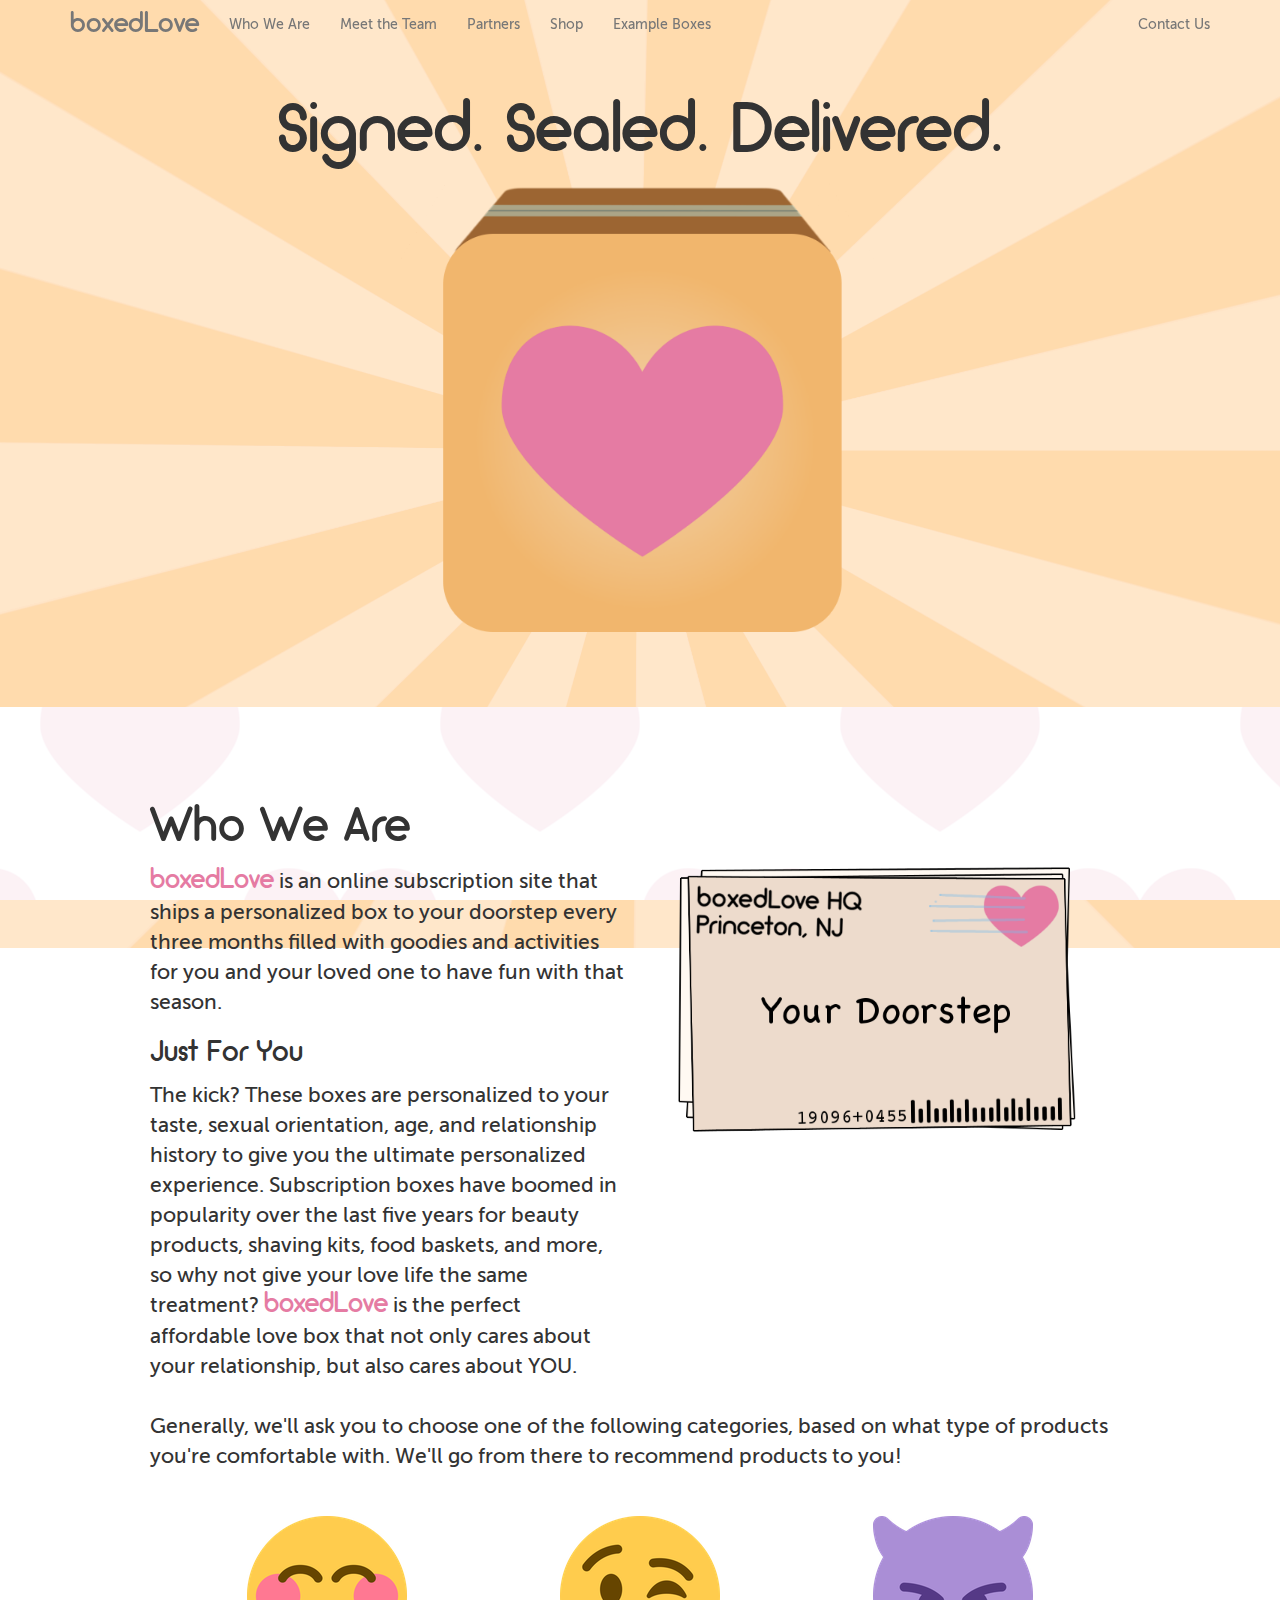
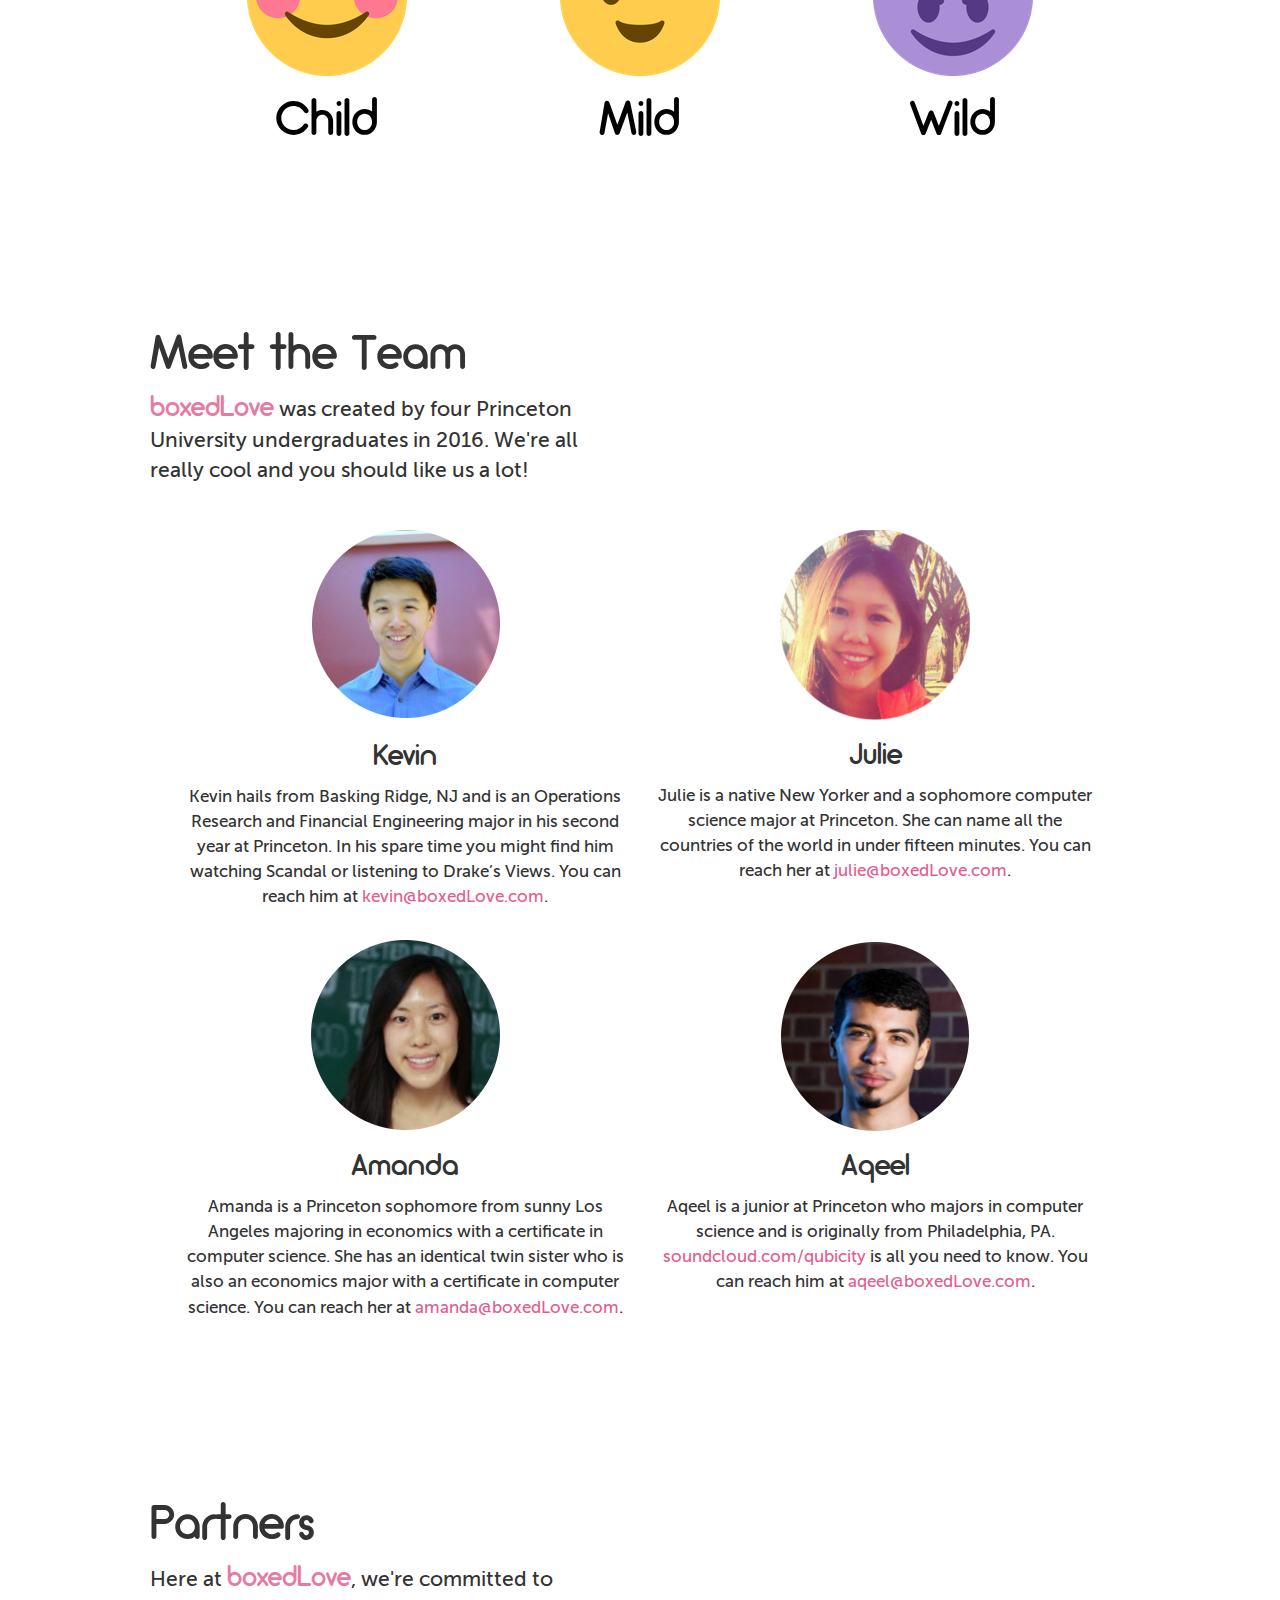
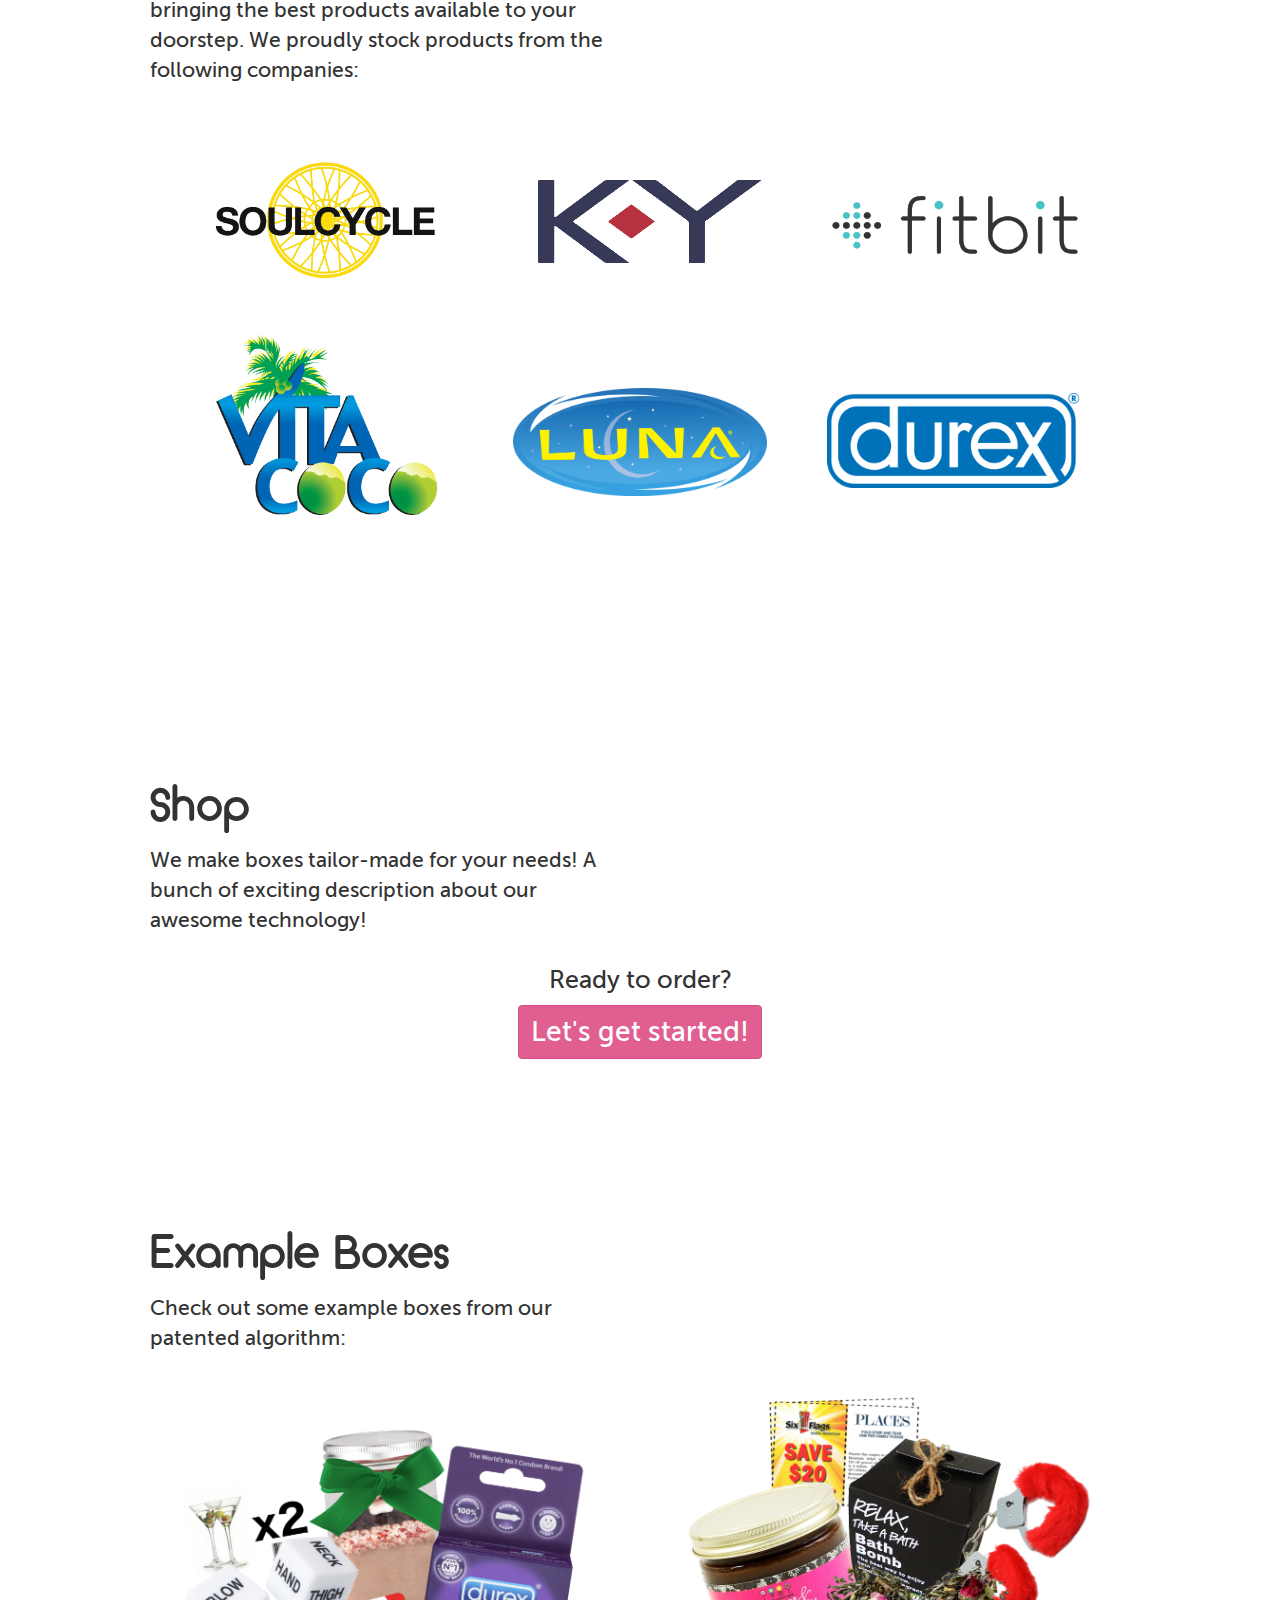
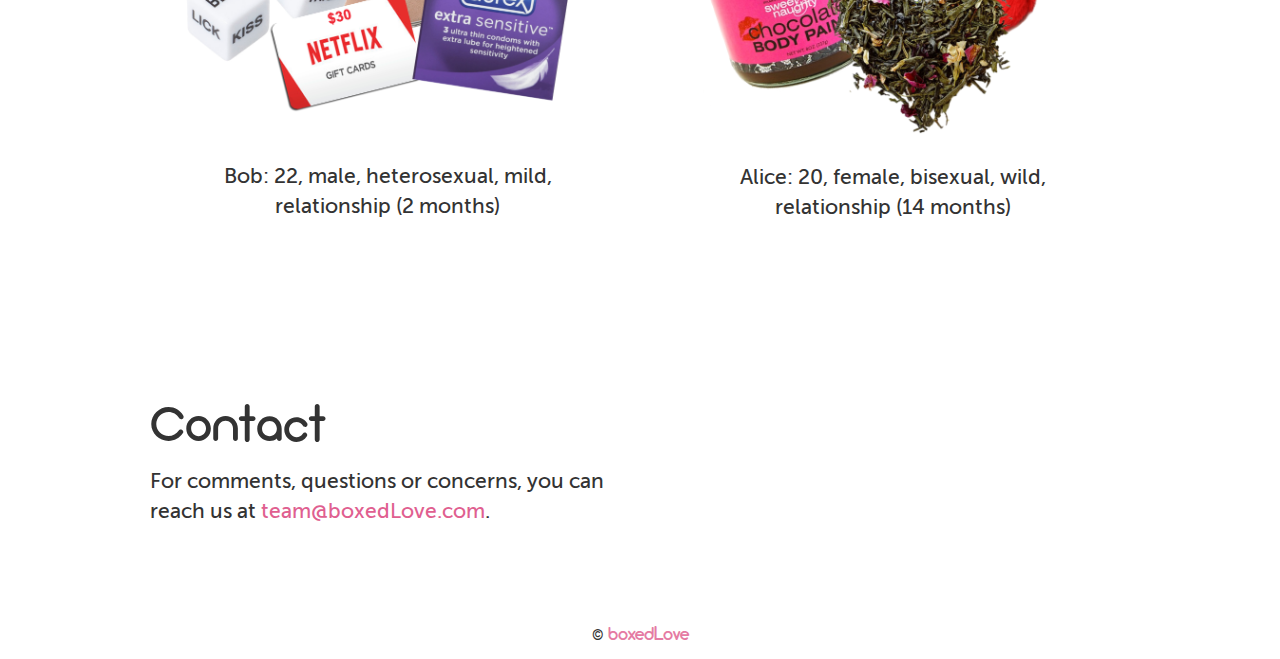
==== index.html @ 5a71e5ad "cleaning up" ====
<!DOCTYPE html>
<html lang="en">
	<meta charset="utf-8">
    <meta http-equiv="X-UA-Compatible" content="IE=edge">
    <meta name="viewport" content="width=device-width, initial-scale=1">
    <title>boxedLove</title>

	<!-- Bootstrap Styling and JS: -->
	<link rel="stylesheet" href="./css/boxedLove-bootstrap.css"/>
	<script src="https://ajax.googleapis.com/ajax/libs/jquery/1.11.1/jquery.min.js"></script> 
    <script src="https://bootswatch.com/bower_components/bootstrap/dist/js/bootstrap.min.js"></script> 

    <!-- Custom style: -->
    <link rel="stylesheet" href="./css/boxedLove-css.css">

    <!-- HTML5 shim and Respond.js for IE8 support of HTML5 elements and media queries -->
    <!-- WARNING: Respond.js doesn't work if you view the page via file:// -->
    <!--[if lt IE 9]>
      <script src="https://oss.maxcdn.com/html5shiv/3.7.2/html5shiv.min.js"></script>
      <script src="https://oss.maxcdn.com/respond/1.4.2/respond.min.js"></script>
    <![endif]-->

    <!-- Favicon: -->
    <link rel="icon" 
      type="image/png" 
      href="./img/favicon.png">

    <script type="text/javascript">
      var opacityRate = 100;

      $(document).ready(function() {
        if ($(this).scrollTop() < opacityRate) {
          $(".navbar").css({"background-color": "rgba(251,251,251,"+$(this).scrollTop() / opacityRate+")", 
            "border-color": "rgba(231,231,231,"+$(this).scrollTop() / opacityRate+")"});
        }
      });

      $(function() {
        $('a[href*="#"]:not([href="#"])').click(function() {
          if (location.pathname.replace(/^\//,'') == this.pathname.replace(/^\//,'') && location.hostname == this.hostname) {
            var target = $(this.hash);
            target = target.length ? target : $('[name=' + this.hash.slice(1) +']');
            if (target.length) {
              $('html, body').animate({
                scrollTop: target.offset().top
              }, 350);
              return false;
            }
          }
        });
      });

      $(document).scroll(function() {
        if ($(this).scrollTop() < opacityRate) {
          $(".navbar").css({"background-color": "rgba(251,251,251,"+$(this).scrollTop() / opacityRate+")", 
            "border-color": "rgba(231,231,231,"+$(this).scrollTop() / opacityRate+")"});
        } else {
          $(".navbar").css({"background-color": "rgba(251,251,251,1)",
            "border-color": "rgba(231,231,231,1)"});
        }
      });
    </script>
</head>

<body id="splash">
	<!-- Navbar
      ================================================ -->
	<div class="navbar navbar-default navbar-fixed-top">
      <div class="container">
        <div class="navbar-header">
          <a href="#splash" class="navbar-brand">boxed<span style="font-size: 1.08em;">L</span>ove</a>
          <button class="navbar-toggle" type="button" data-toggle="collapse" data-target="#navbar-main">
            <span class="icon-bar"></span>
            <span class="icon-bar"></span>
            <span class="icon-bar"></span>
          </button>
        </div>
        <div class="navbar-collapse collapse" id="navbar-main">
          <ul class="nav navbar-nav">
            <li>
              <a href="#whoweare">Who We Are</a>
            </li>

            <li>
              <a href="#meettheteam">Meet the Team</a>
            </li>

            <li>
              <a href="#partners">Partners</a>
            </li>

            <li>
              <a href="#shop">Shop</a>
            </li>

            <li>
              <a href="#examples">Example Boxes</a>
            </li>
          </ul>

          <ul class="nav navbar-nav navbar-right">
            <li><a href="#contact">Contact Us</a></li>
          </ul>

        </div>
      </div>
    </div>

    <a name="splash"></a> 
    <div class="container-fluid col-centered block">
	    <div class="container fill" style="text-align: center;">
	    	<h1 style="font-size: 5em;">Signed. Sealed. Delivered.</h1>
	      <img src="img/boxedLove_logo.png" style="height: 450px;"/>
    </div> 

    <a name="whoweare"></a> 
    <div class="container-fluid col-centered block whiteBG">
      <div class="container fill">

        <div class="row">
          <div class="col-lg-6 col-md-6 col-sm-8">
            <h1>Who We Are</h1>
            <p><span class="name">boxed<span style="font-size: 1.08em;">L</span>ove</span> is an online subscription site that ships a personalized box to your doorstep every three months filled with goodies and activities for you and your loved one to have fun with that season.</p> 
            <h2>Just For You</h2>
            <p>The kick? These boxes are personalized to your taste, sexual orientation, age, and relationship history to give you the ultimate personalized experience. Subscription boxes have boomed in popularity over the last five years for beauty products, shaving kits, food baskets, and more, so why not give your love life the same treatment? <span class="name">boxed<span style="font-size: 1.08em;">L</span>ove</span> is the perfect affordable love box that not only cares about your relationship, but also cares about YOU.</p>
          </div>
          <div class="col-lg-6 col-md-6 col-sm-8">
            <center><img style="height: 300px; margin-top: 75px;" src="./img/envelope.png"/></center>
          </div>
        </div>

        <div class="row" style="margin-top: 20px;">
          <div class="col-lg-12 col-md-12 col-sm-12">
            <p>Generally, we'll ask you to choose one of the following categories, based on what type of products you're comfortable with. We'll go from there to recommend products to you!</p>
          </div>
        </div>

        <div style="padding-top: 35px; margin-left: 20px; margin-right: 20px;" class="row">
          <a href="javascript:void(0);" id="child"><div class="col-lg-4 col-md-4 col-sm-4">
            <div class="" style="text-align: center;">
              <img id="childImg" src="./img/child.png"/><br/>
              <h1 style="color: black;">Child</h1>
            </div>
          </div></a>

          <a href="javascript:void(0);" id="mild"><div class="col-lg-4 col-md-4 col-sm-4">
            <div class="" style="text-align: center;">
              <img id="mildImg" src="./img/mild.png"/><br/>
              <h1 style="color: black;">Mild</h1>
            </div>
          </div></a>

          <a href="javascript:void(0);" id="wild"><div class="col-lg-4 col-md-4 col-sm-4">
            <div class="" style="text-align: center;">
              <img id="wildImg" src="./img/wild.png"/><br/>
              <h1 style="color: black;">Wild</h1>
            </div>
          </div></a>
        </div>

        <div id="childDesc" class="row" style="display: none;">
          <div class="col-lg-2 col-md-2 col-sm-0"></div>
          <div class="col-lg-8 col-md-8 col-sm-12">
            <center>
              <h2>Child</h2>
              <p>By the books and proper. For a date night, you would prefer a dinner for two or tickets to a show over something more adventurous.</p>
            </center>
          </div>
          <div class="col-lg-2 col-md-2 col-sm-0"></div>
        </div>

        <div id="mildDesc" class="row" style="display: none;">
          <div class="col-lg-2 col-md-2 col-sm-0"></div>
          <div class="col-lg-8 col-md-8 col-sm-12">
            <center>
              <h2>Mild</h2>
              <p>Daring but not excessively so. You would be open, for example, to romantic baths with exotic scents for date night, but nothing crazier.</p>
            </center>
          </div>
          <div class="col-lg-2 col-md-2 col-sm-0"></div>
        </div>

        <div id="wildDesc" class="row" style="display: none;">
          <div class="col-lg-2 col-md-2 col-sm-0"></div>
          <div class="col-lg-8 col-md-8 col-sm-12">
            <center>
              <h2>Wild</h2>
              <p>Excited and eager to spice things up. You would be open to experimenting with yourself and your partner in a variety of ways.</p>
            </center>
          </div>
          <div class="col-lg-2 col-md-2 col-sm-0"></div>
        </div>

        <script>
          $("#child").hover(function() { 
            $("#childImg").attr("src", "./img/childAlt.png"); 
          }, function() { 
            $("#childImg").attr("src", "./img/child.png"); 
          });

          $("#mild").hover(function() { 
            $("#mildImg").attr("src", "./img/mildAlt.png"); 
          }, function() { 
            $("#mildImg").attr("src", "./img/mild.png"); 
          });

          $("#wild").hover(function() { 
            $("#wildImg").attr("src", "./img/wildAlt.png"); 
          }, function() { 
            $("#wildImg").attr("src", "./img/wild.png");  
          });

          $("#child").click(function() { 
            $("#childDesc").slideDown();
            $("#mildDesc").slideUp();
            $("#wildDesc").slideUp();
          });

          $("#mild").click(function() { 
            $("#mildDesc").slideDown();
            $("#childDesc").slideUp();
            $("#wildDesc").slideUp();
          });

          $("#wild").click(function() { 
            $("#wildDesc").slideDown();
            $("#childDesc").slideUp();
            $("#mildDesc").slideUp();
          });
        </script>
      </div>
    </div>

    <a name="meettheteam"></a> 
    <div class="container-fluid col-centered block tanBG">
      <div class="container fill">
        <div class="row">
          <div class="col-lg-6 col-md-6 col-sm-8">
            <h1>Meet the Team</h1>
            <!-- TODO -->
            <p><span class="name">boxed<span style="font-size: 1.08em;">L</span>ove</span> was created by four Princeton University undergraduates in 2016. We're all really cool and you should like us a lot!</p>
          </div>
        </div>

        <div style="padding-top: 35px; margin-left: 20px; margin-right: 20px; margin-bottom: 20px;" class="row">
          <div class="col-lg-6 col-md-6 col-sm-6">
            <div style="text-align: center;">
              <img src="./img/us/kevin.png" style="max-width:100%;"/><br/>
              <h2>Kevin</h2>
              <p class="desc">Kevin hails from Basking Ridge, NJ and is an Operations Research and Financial Engineering major in his second year at Princeton. In his spare time you might find him watching Scandal or listening to Drake’s Views. You can reach him at <a href="#">kevin@boxedLove.com</a>.</p>
            </div>
          </div>
          <div class="col-lg-6 col-md-6 col-sm-6">
            <div style="text-align: center;">
              <img src="./img/us/julie.png" style="max-width:100%;"/><br/>
              <h2>Julie</h2>
              <p class="desc">Julie is a native New Yorker and a sophomore computer science major at Princeton. She can name all the countries of the world in under fifteen minutes. You can reach her at <a href="#">julie@boxedLove.com</a>.</p>
            </div>
          </div>
        </div>
        <div style="margin-left: 20px; margin-right: 20px;" class="row">
          <div class="col-lg-6 col-md-6 col-sm-6">
            <div style="text-align: center;">
              <img src="./img/us/amanda.png"  style="max-width:100%;"/><br/>
              <h2>Amanda</h2>
              <p class="desc">Amanda is a Princeton sophomore from sunny Los Angeles majoring in economics with a certificate in computer science. She has an identical twin sister who is also an economics major with a certificate in computer science. You can reach her at <a href="#">amanda@boxedLove.com</a>.</p>
            </div>
          </div>
          <div class="col-lg-6 col-md-6 col-sm-6">
            <div style="text-align: center;">
              <img src="./img/us/aqeel.png"  style="max-width:100%;"/><br/>
              <h2>Aqeel</h2>
              <p class="desc">Aqeel is a junior at Princeton who majors in computer science and is originally from Philadelphia, PA. <a href="#">soundcloud.com/qubicity</a> is all you need to know. You can reach him at <a href="#">aqeel@boxedLove.com</a>. </p>
            </div>
          </div>
        </div>

      </div>
    </div>

    <a name="partners"></a> 
    <div class="container-fluid col-centered block whiteBG">
      <div class="container fill">
        <div class="row">
          <div class="col-lg-6 col-md-6 col-sm-8">
            <h1>Partners</h1>
            <p>Here at <span class="name">boxed<span style="font-size: 1.08em;">L</span>ove</span>, we're committed to bringing the best products available to your doorstep. We proudly stock products from the following companies:</p> 
          </div>
        </div>

        <div style="padding-top: 35px; padding-bottom: 35px; margin-left: 20px; margin-right: 20px;" class="row">
          <div class="col-lg-4 col-md-4 col-sm-4" style="text-align: center; margin-top: 10px;"><img class="company" src="./img/companies/soulcycle.png"/></div>
          <div class="col-lg-4 col-md-4 col-sm-4" style="text-align: center; margin-top: 35px; padding-left: 40px;"><img class="company" src="./img/companies/k-y.gif"/></div>
          <div class="col-lg-4 col-md-4 col-sm-4" style="text-align: center; padding-top: 17px;"><img class="company" src="./img/companies/fitbit.png"/></div>
        </div>

        <div style="padding-top: 35px; padding-bottom: 35px; margin-left: 20px; margin-right: 20px;" class="row">
          <div class="col-lg-4 col-md-4 col-sm-4" style="text-align: center; margin-top: -80px;"><img class="company" src="./img/companies/vita.png"/></div>
          <div class="col-lg-4 col-md-4 col-sm-4" style="text-align: center;"><img class="company" src="./img/companies/luna.png"/></div>
          <div class="col-lg-4 col-md-4 col-sm-4" style="text-align: center; padding-top: 5px;"><img class="company" src="./img/companies/durex.png"/></div>
        </div>
      </div>
    </div>

    <a name="shop"></a> 
    <div class="container-fluid col-centered block tanBG">
      <div class="container fill">

        <div class="row">
          <div class="col-lg-6 col-md-6 col-sm-8">
            <h1>Shop</h1>
            <p>We make boxes tailor-made for your needs! A bunch of exciting description about our awesome technology!</p>
          </div>
        </div>

        <!-- Order button -->
        <div style="margin-top: 20px;" class="row">
          <div class="col-lg-12 col-md-12 col-sm-12">
            <center><p style="font-size: 1.8em;">Ready to order?</p></center>
          </div>
        </div>

        <div class="row">
          <div class="col-lg-4 col-md-4 col-sm-4"></div>
          <div class="col-lg-4 col-md-4 col-sm-4">
            <center><a href="order.html"><button type="button" class="btn btn-primary huge">Let's get started!</button></a></center>
          </div>
          <div class="col-lg-4 col-md-4 col-sm-4"></div>
        </div>
      </div>
    </div>

    <a name="examples"></a> 
    <div class="container-fluid col-centered block whiteBG">
      <div class="container fill">
        <div class="row">
          <div class="col-lg-6 col-md-6 col-sm-8">
            <h1>Example Boxes</h1>
            <p>Check out some example boxes from our patented algorithm:</p>
          </div>
        </div>

        <div class="row" style="margin-top: 20px;">
          <div class="col-lg-6 col-md-6 col-sm-12">
            <img width="100%" src="./img/boxes/bob.png"/>
            <p style="text-align: center; margin-top: 10px; margin-left: 20px; margin-right: 20px;">Bob: 22, male, heterosexual, mild, relationship (2 months)</p>
          </div>

          <div class="col-lg-2 col-md-2 col-sm-0"></div>

          <div class="col-lg-6 col-md-6 col-sm-12">
            <img width="100%" src="./img/boxes/alice.png"/>
            <p style="text-align: center; margin-top: 10px; margin-left: 30px; margin-right: 30px;">Alice: 20, female, bisexual, wild, relationship (14 months)</p>
          </div>
        </div>

      </div>
    </div>

    <a name="contact"></a> 
    <div class="container-fluid col-centered block tanBG">
      <div class="container fill">
        <div class="row">
          <div class="col-lg-6 col-md-6 col-sm-8">
            <h1>Contact</h1>
            <p>For comments, questions or concerns, you can reach us at <a href="#">team@boxedLove.com</a>.</p> 
          </div>
        </div>
      </div>
    </div>

    <footer>
      © <span class="name">boxed<span style="font-size: 1.08em;">L</span>ove</span>
    </footer>

</body>
</html>
---- css/boxedLove-css.css ----
@font-face {
    font-family: 'Arciform';
    src: url('../fonts/Arciform.otf');
}

@font-face {
    font-family: 'Museo Sans';
    src: url('../fonts/MuseoSans.ttf');
}

* {
    font-family: "Museo Sans";
}

.navbar {
    /*background-color: rgba(248,248,248,0);
    border-color: rgba(231,231,231,0);*/
}

.navbar-brand, .navbar-brand span {
	font-family: "Arciform";
	font-size: 2em;
	/* position: relative;
	top: 2px; */
}

footer {
    padding: 10px;
    background-color: white;
    text-align: center;
}

span.name, span.name span {
    font-family: "Arciform";
    font-size: 1.3em;
    color: #e57ba3;
}

h1 {
    font-size: 3.5em;
}

p {
    font-size: 1.5em;
    line-height: 30px;
}

p.desc {
    font-size: 1.2em;
    line-height: 1.5em;
}

.huge {
    font-size: 2em;
}

button.gigantic {
    font-size: 2.7em;
    padding: 10px;
}

form {
    padding: 25px;
    font-size: 1.3em;
}

img.company {
    width: 100%;
    padding: 15px;
}

.container-fluid {
    padding-left: 0px;
    padding-right: 0px;
}

.fill {
	min-height: 100%;
    height: 100%;
    margin-top: 75px;
    margin-bottom: 75px;
    width: 100%;
    padding-left: 150px;
    padding-right: 150px;
}

.form-label {
    font-size: 1.3em;
    margin-top: 20px;
}

label.check {
    margin-bottom: 0px;
}

#splash {
    background-color: white;
    background: url(../img/splashBG.png) no-repeat center center fixed; 
    -webkit-background-size: cover;
    -moz-background-size: cover;
    -o-background-size: cover;
    background-size: cover;
}

.whiteBG {
    background-color: white;
    background: url(../img/whiteBG.png) repeat center center fixed; 
}

.tanBG {
    background-color: white;
    background: url(../img/tanBG.png) repeat center center fixed; 
}
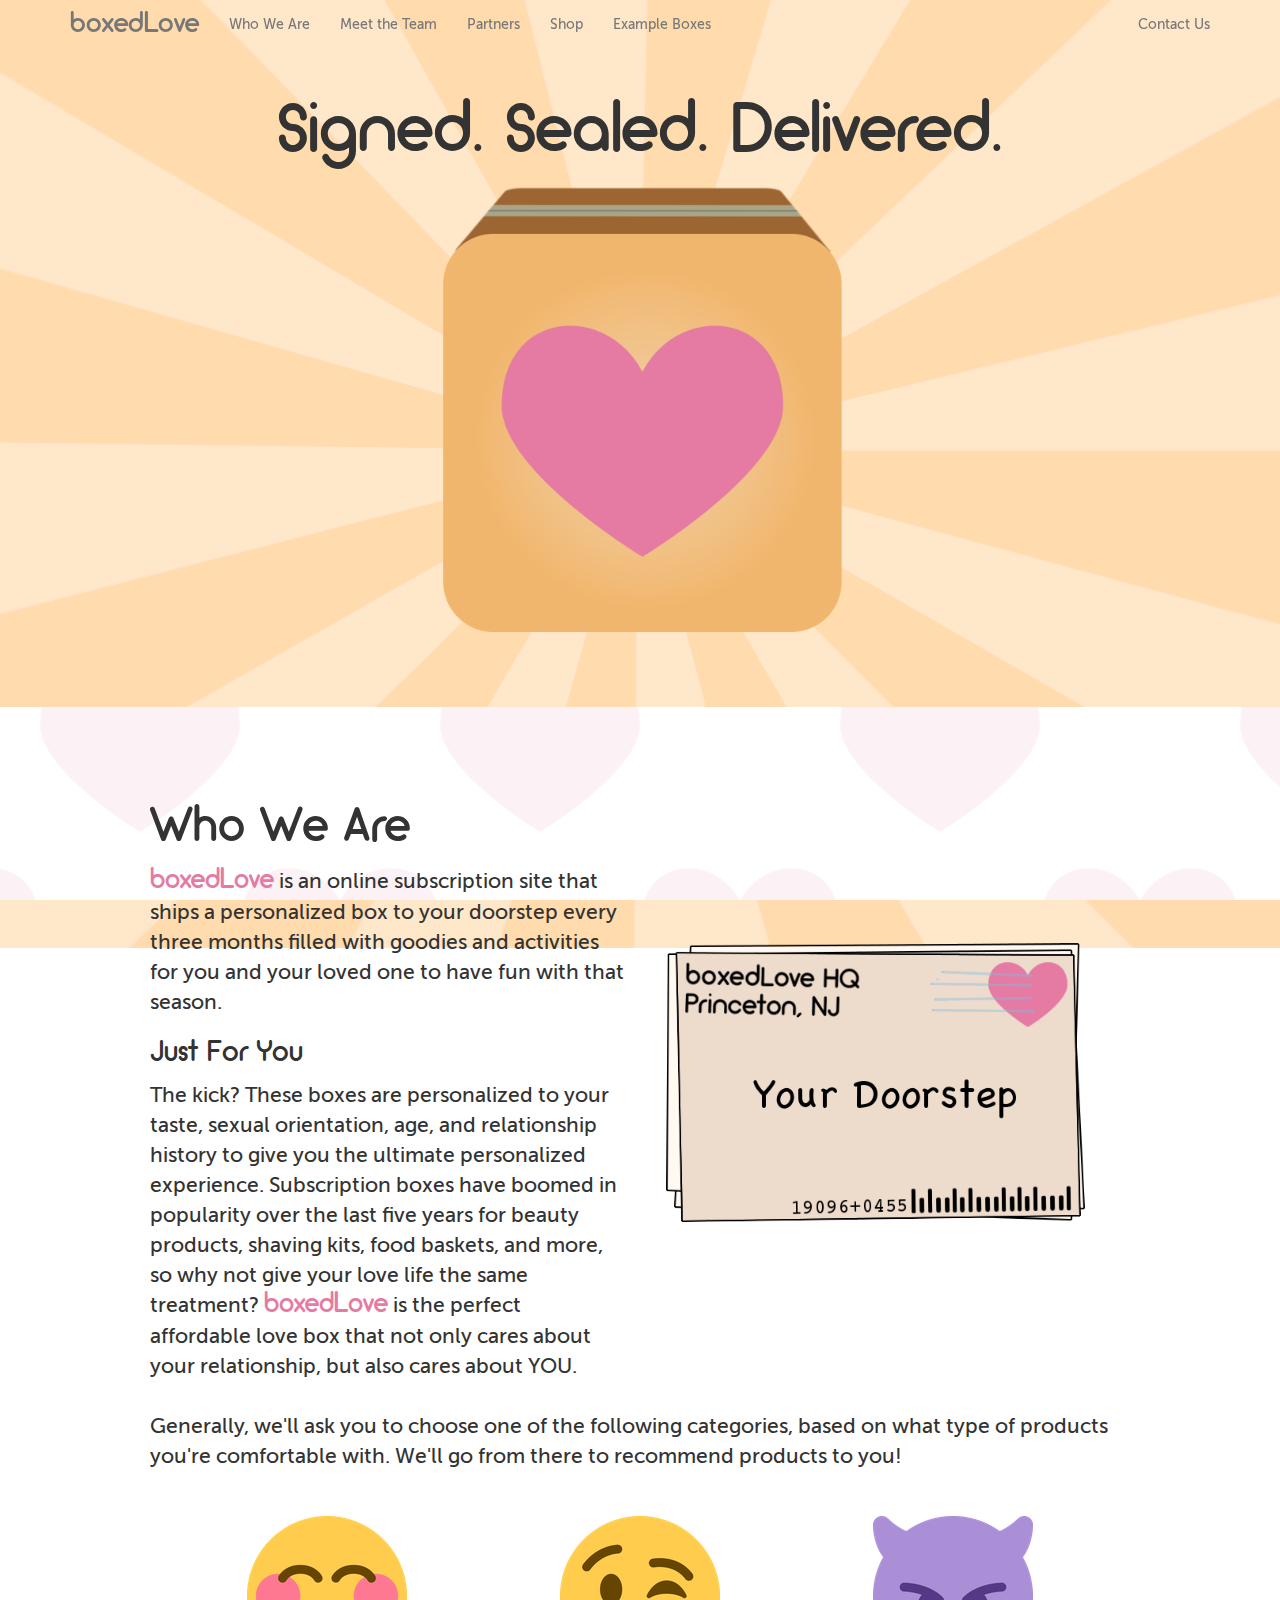
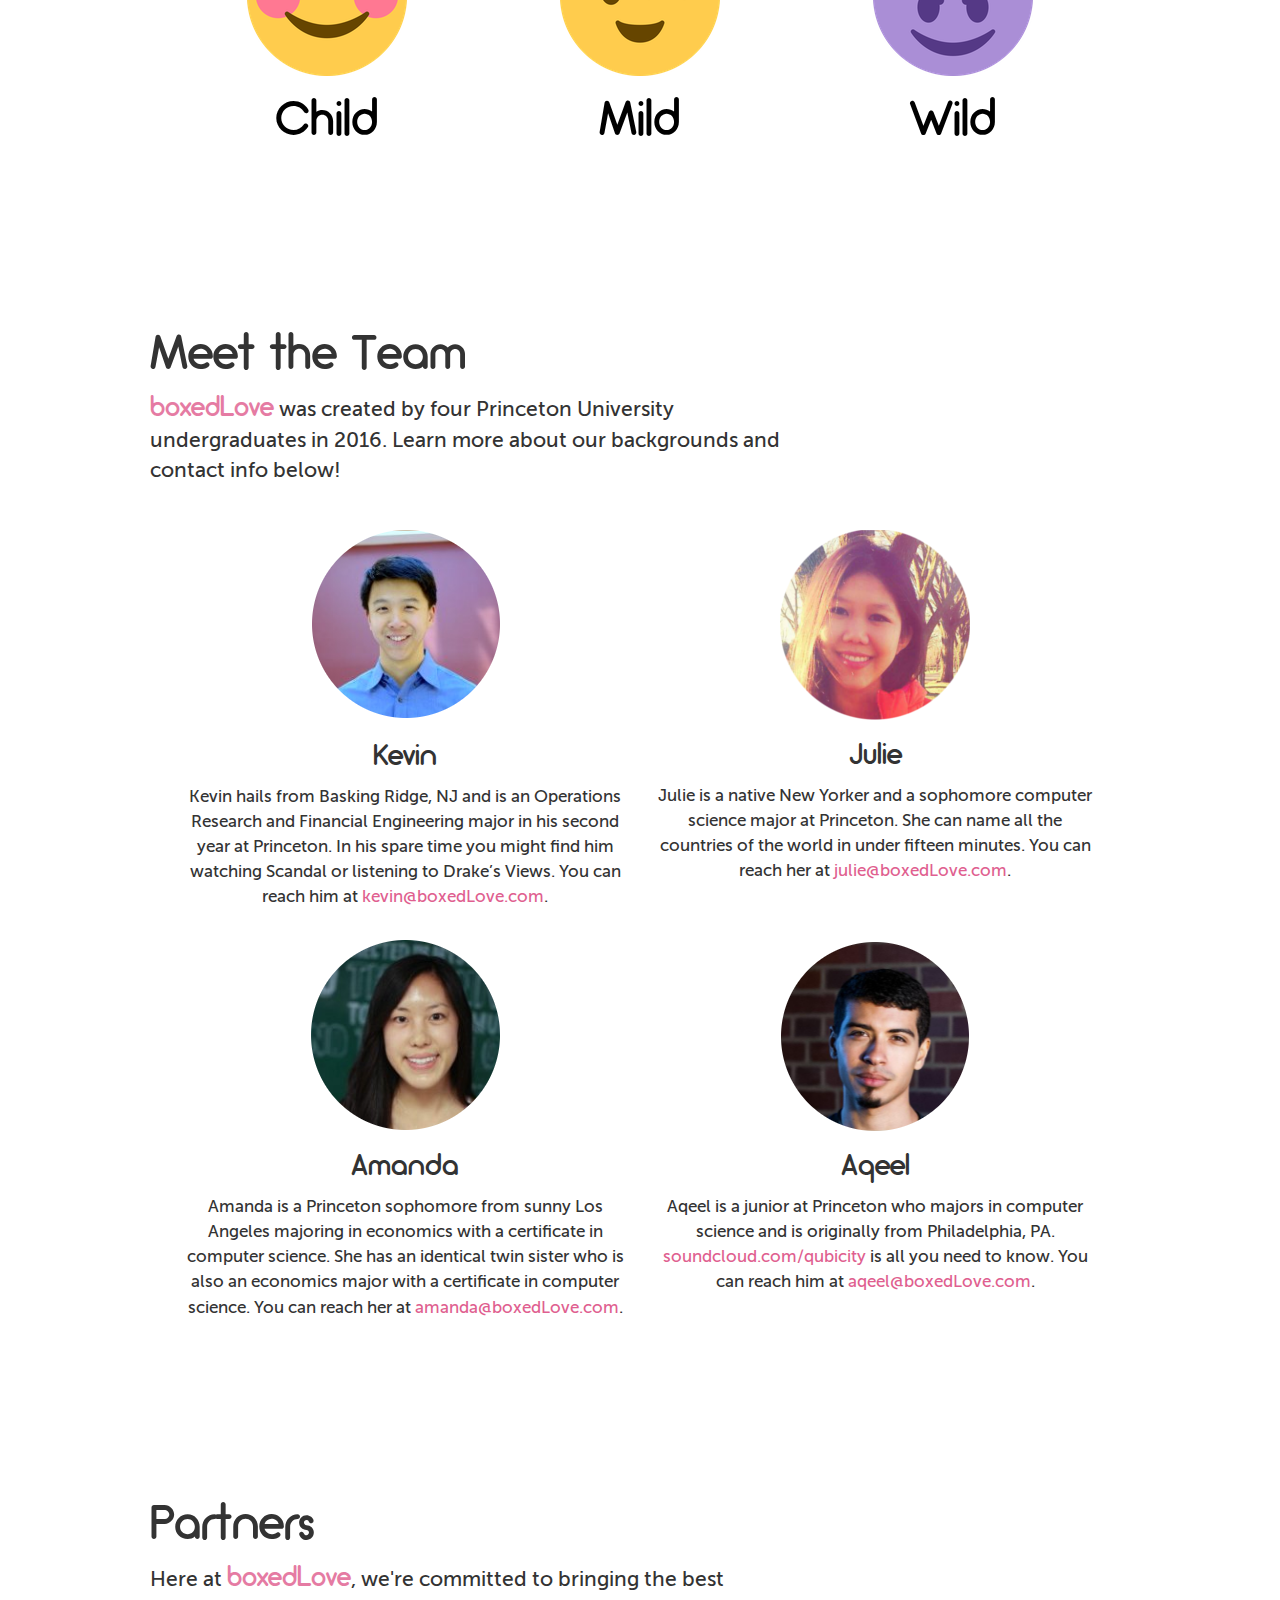
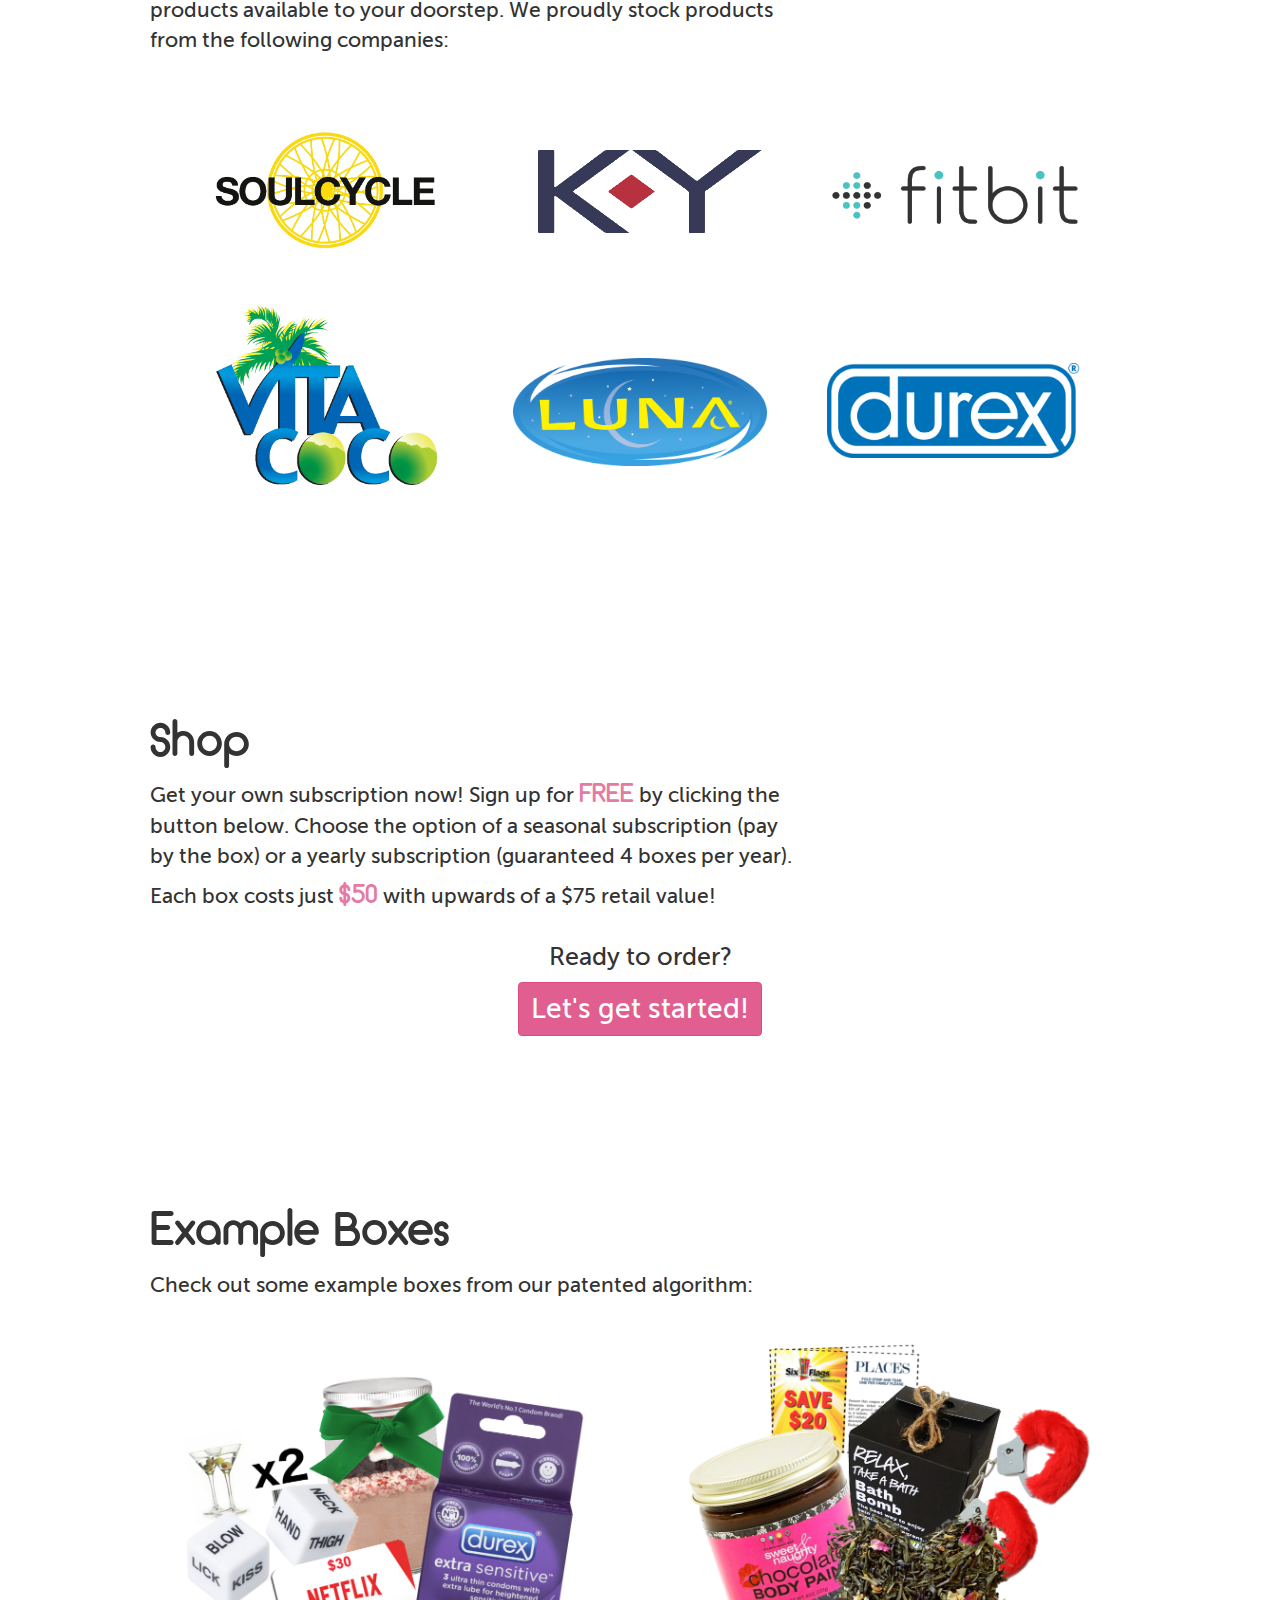
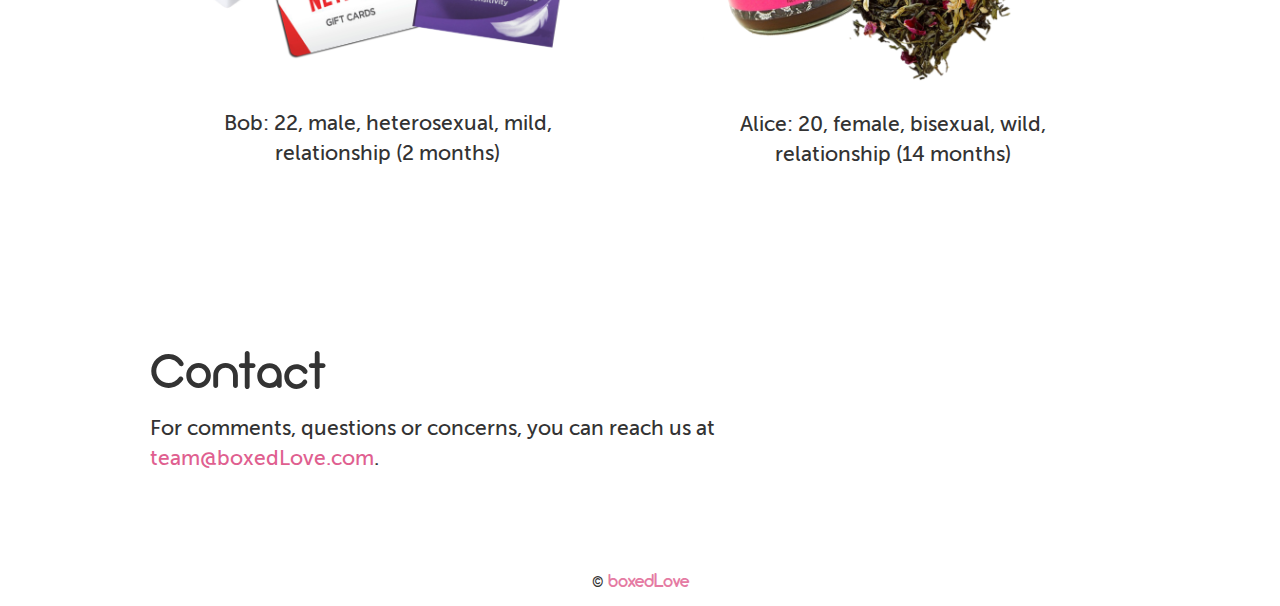
==== commit 7fa0c246: "final sections filled in" ====
--- a/index.html
+++ b/index.html
@@ -125,7 +125,7 @@
             <p>The kick? These boxes are personalized to your taste, sexual orientation, age, and relationship history to give you the ultimate personalized experience. Subscription boxes have boomed in popularity over the last five years for beauty products, shaving kits, food baskets, and more, so why not give your love life the same treatment? <span class="name">boxed<span style="font-size: 1.08em;">L</span>ove</span> is the perfect affordable love box that not only cares about your relationship, but also cares about YOU.</p>
           </div>
           <div class="col-lg-6 col-md-6 col-sm-8">
-            <center><img style="height: 300px; margin-top: 75px;" src="./img/envelope.png"/></center>
+            <center><img style="width: 100%; margin-top: 150px;" src="./img/envelope.png"/></center>
           </div>
         </div>
 
@@ -235,10 +235,10 @@
     <div class="container-fluid col-centered block tanBG">
       <div class="container fill">
         <div class="row">
-          <div class="col-lg-6 col-md-6 col-sm-8">
+          <div class="col-lg-8 col-md-8 col-sm-8">
             <h1>Meet the Team</h1>
             <!-- TODO -->
-            <p><span class="name">boxed<span style="font-size: 1.08em;">L</span>ove</span> was created by four Princeton University undergraduates in 2016. We're all really cool and you should like us a lot!</p>
+            <p><span class="name">boxed<span style="font-size: 1.08em;">L</span>ove</span> was created by four Princeton University undergraduates in 2016. Learn more about our backgrounds and contact info below!</p>
           </div>
         </div>
 
@@ -282,7 +282,7 @@
     <div class="container-fluid col-centered block whiteBG">
       <div class="container fill">
         <div class="row">
-          <div class="col-lg-6 col-md-6 col-sm-8">
+          <div class="col-lg-8 col-md-8 col-sm-8">
             <h1>Partners</h1>
             <p>Here at <span class="name">boxed<span style="font-size: 1.08em;">L</span>ove</span>, we're committed to bringing the best products available to your doorstep. We proudly stock products from the following companies:</p> 
           </div>
@@ -294,7 +294,7 @@
           <div class="col-lg-4 col-md-4 col-sm-4" style="text-align: center; padding-top: 17px;"><img class="company" src="./img/companies/fitbit.png"/></div>
         </div>
 
-        <div style="padding-top: 35px; padding-bottom: 35px; margin-left: 20px; margin-right: 20px;" class="row">
+        <div style="padding-top: 35px; margin-left: 20px; margin-right: 20px;" class="row">
           <div class="col-lg-4 col-md-4 col-sm-4" style="text-align: center; margin-top: -80px;"><img class="company" src="./img/companies/vita.png"/></div>
           <div class="col-lg-4 col-md-4 col-sm-4" style="text-align: center;"><img class="company" src="./img/companies/luna.png"/></div>
           <div class="col-lg-4 col-md-4 col-sm-4" style="text-align: center; padding-top: 5px;"><img class="company" src="./img/companies/durex.png"/></div>
@@ -307,9 +307,10 @@
       <div class="container fill">
 
         <div class="row">
-          <div class="col-lg-6 col-md-6 col-sm-8">
+          <div class="col-lg-8 col-md-8 col-sm-8">
             <h1>Shop</h1>
-            <p>We make boxes tailor-made for your needs! A bunch of exciting description about our awesome technology!</p>
+            <p>Get your own subscription now! Sign up for <span class="name">FREE</span> by clicking the button below. Choose the option of a seasonal subscription (pay by the box) or a yearly subscription (guaranteed 4 boxes per year).</p>
+            <p>Each box costs just <span class="name">$50</span> with upwards of a $75 retail value!</p>
           </div>
         </div>
 
@@ -334,7 +335,7 @@
     <div class="container-fluid col-centered block whiteBG">
       <div class="container fill">
         <div class="row">
-          <div class="col-lg-6 col-md-6 col-sm-8">
+          <div class="col-lg-8 col-md-8 col-sm-8">
             <h1>Example Boxes</h1>
             <p>Check out some example boxes from our patented algorithm:</p>
           </div>
@@ -361,7 +362,7 @@
     <div class="container-fluid col-centered block tanBG">
       <div class="container fill">
         <div class="row">
-          <div class="col-lg-6 col-md-6 col-sm-8">
+          <div class="col-lg-8 col-md-8 col-sm-8">
             <h1>Contact</h1>
             <p>For comments, questions or concerns, you can reach us at <a href="#">team@boxedLove.com</a>.</p> 
           </div>
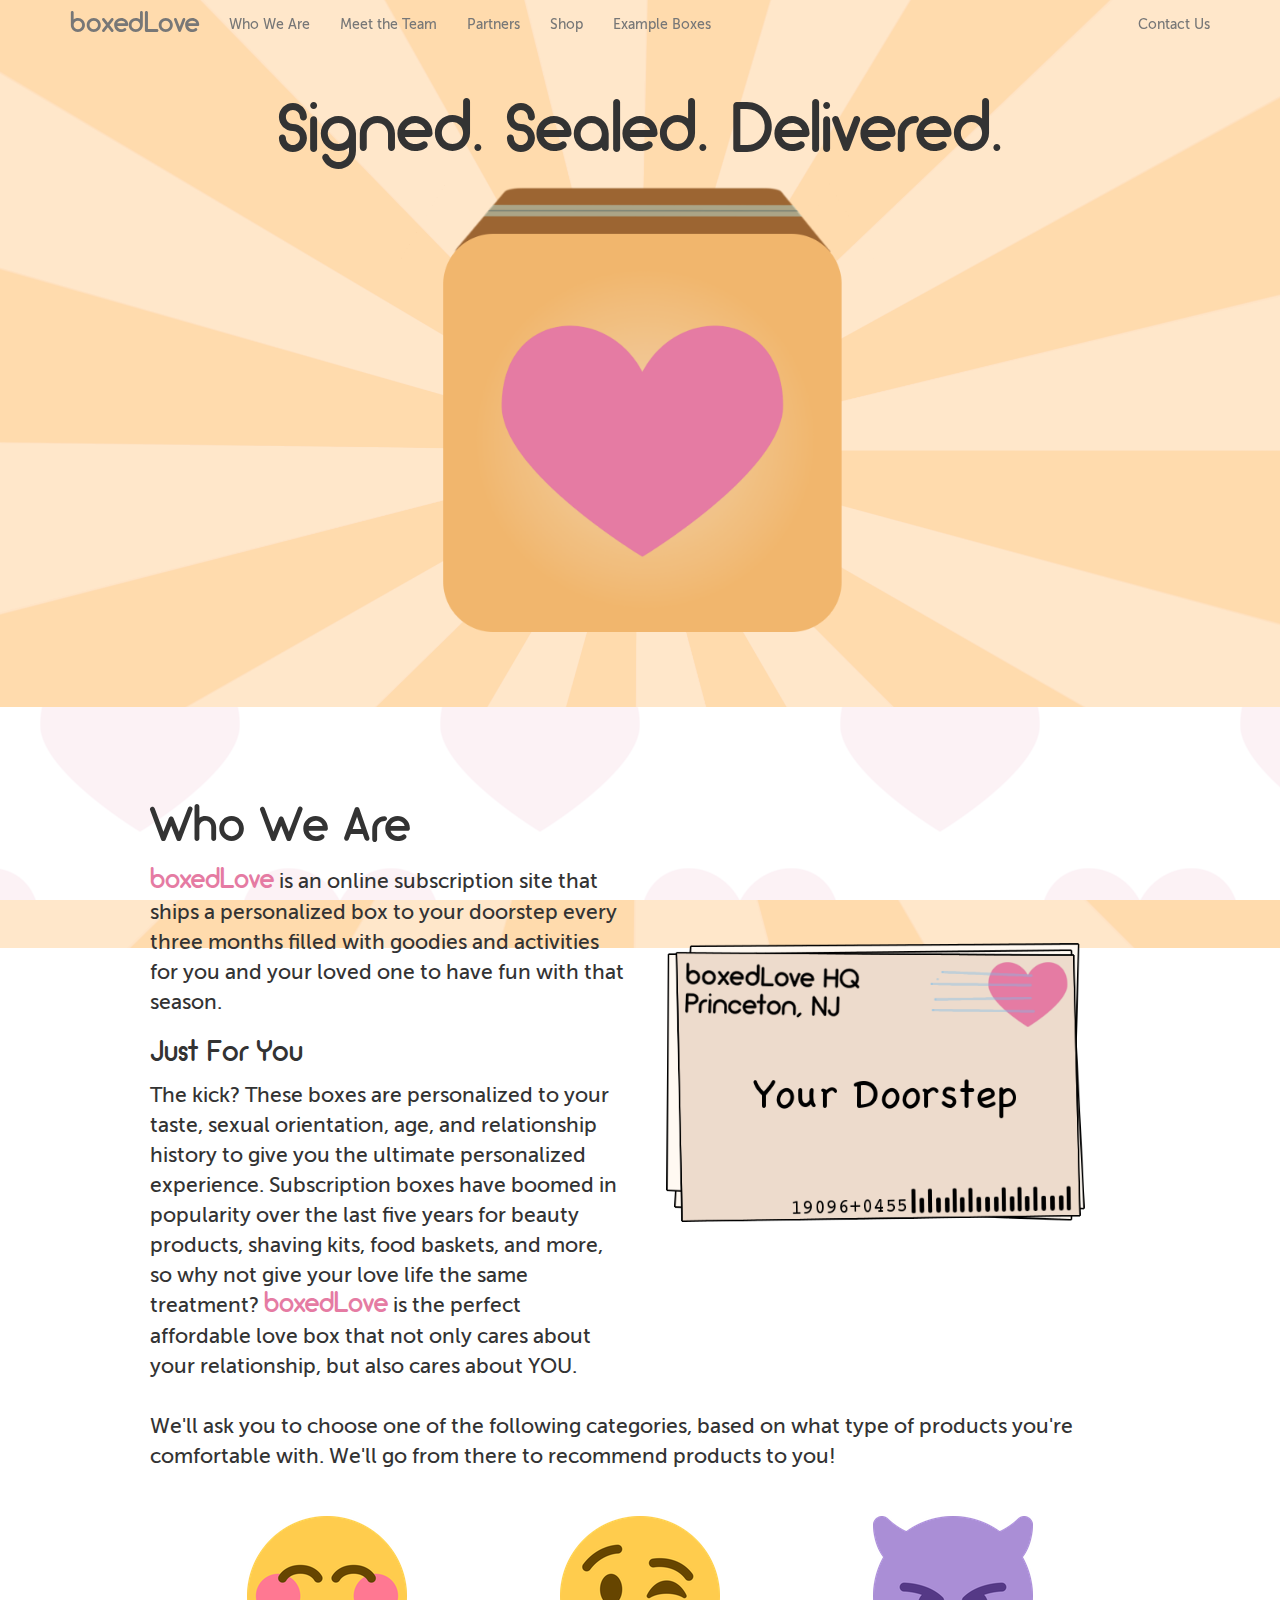
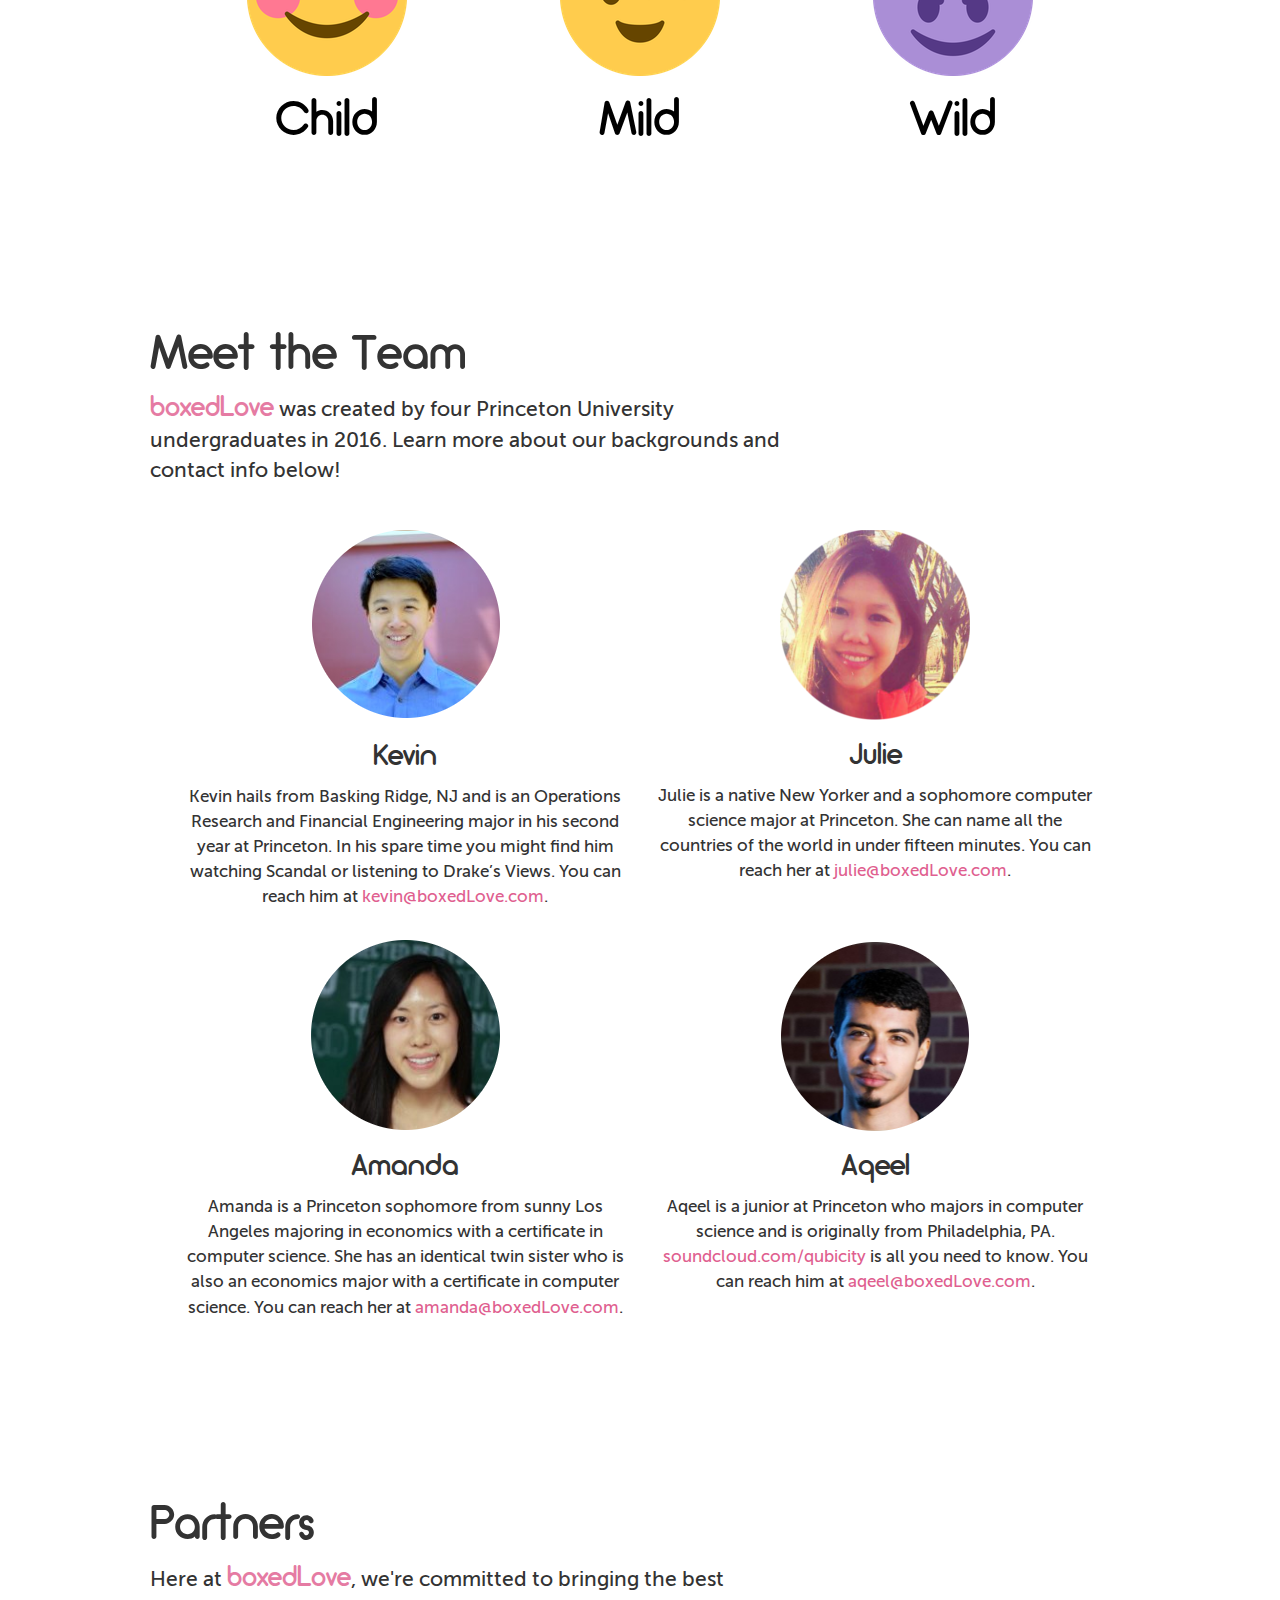
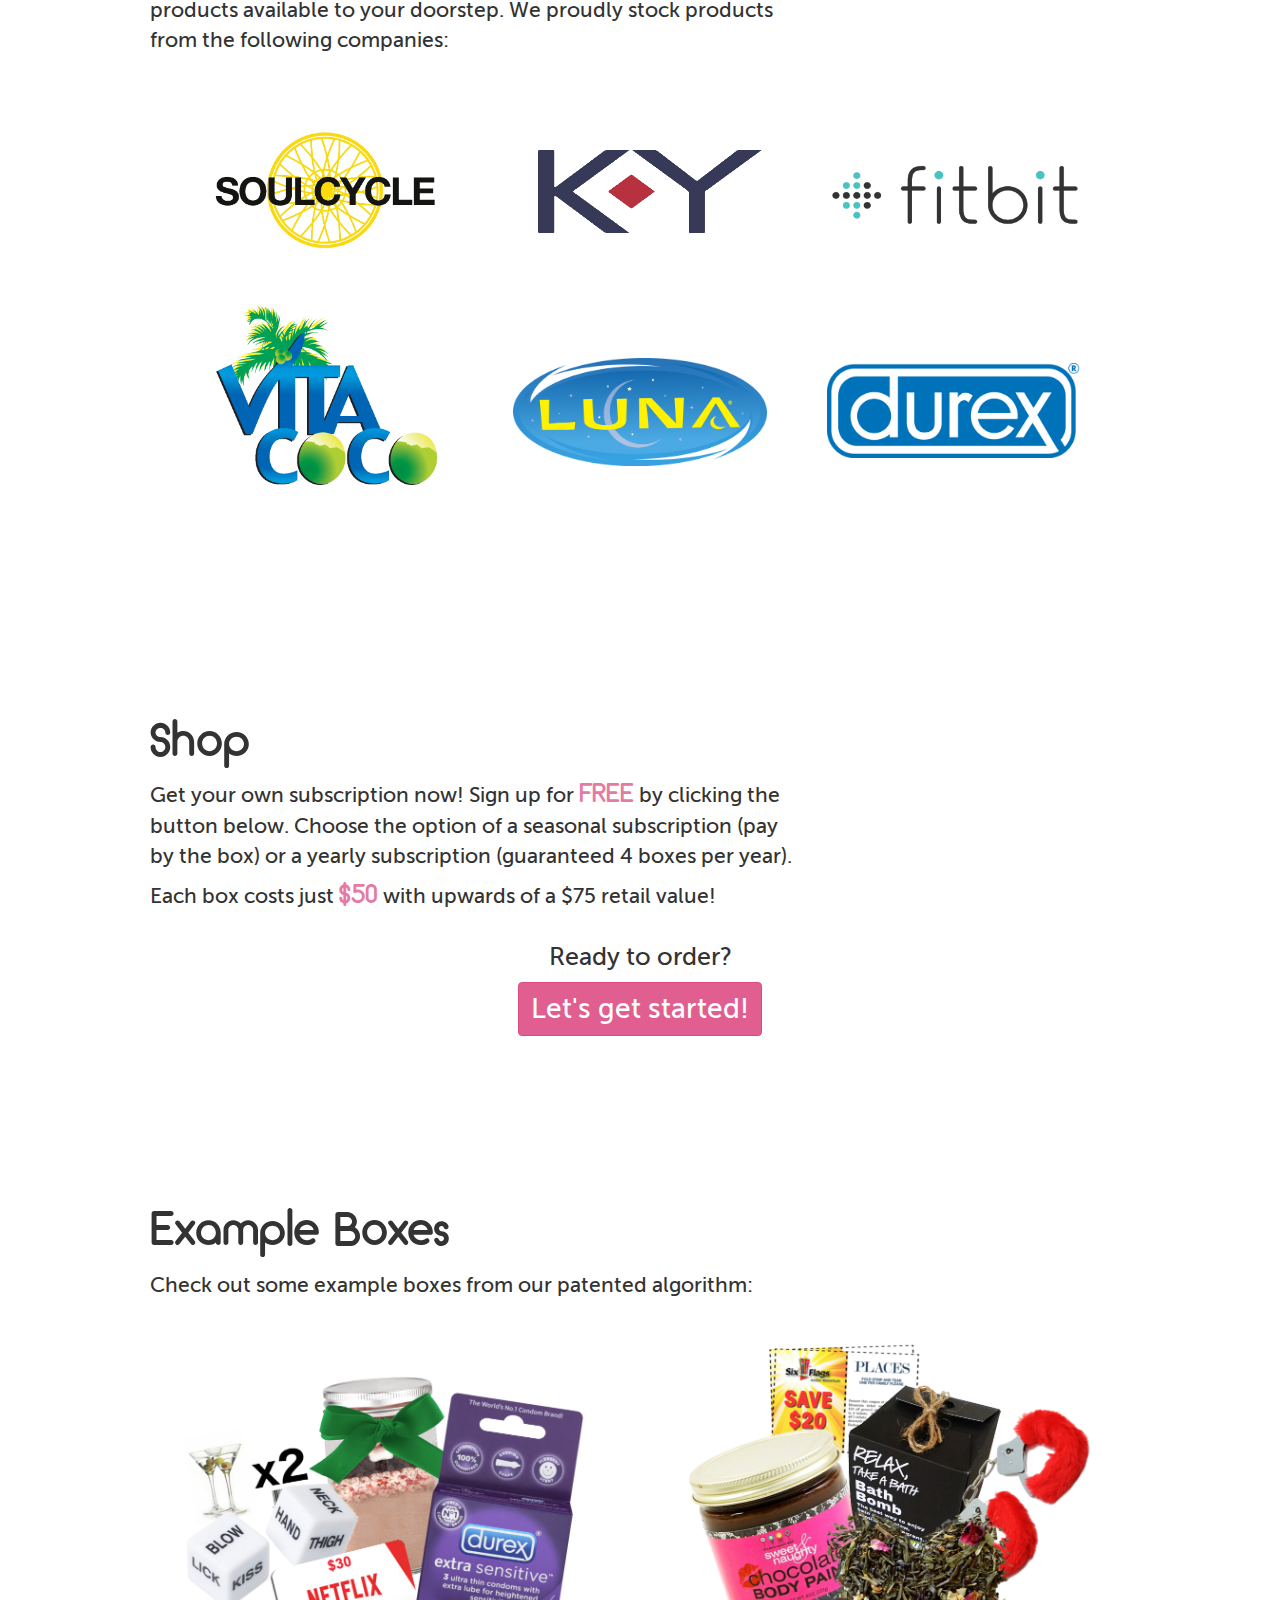
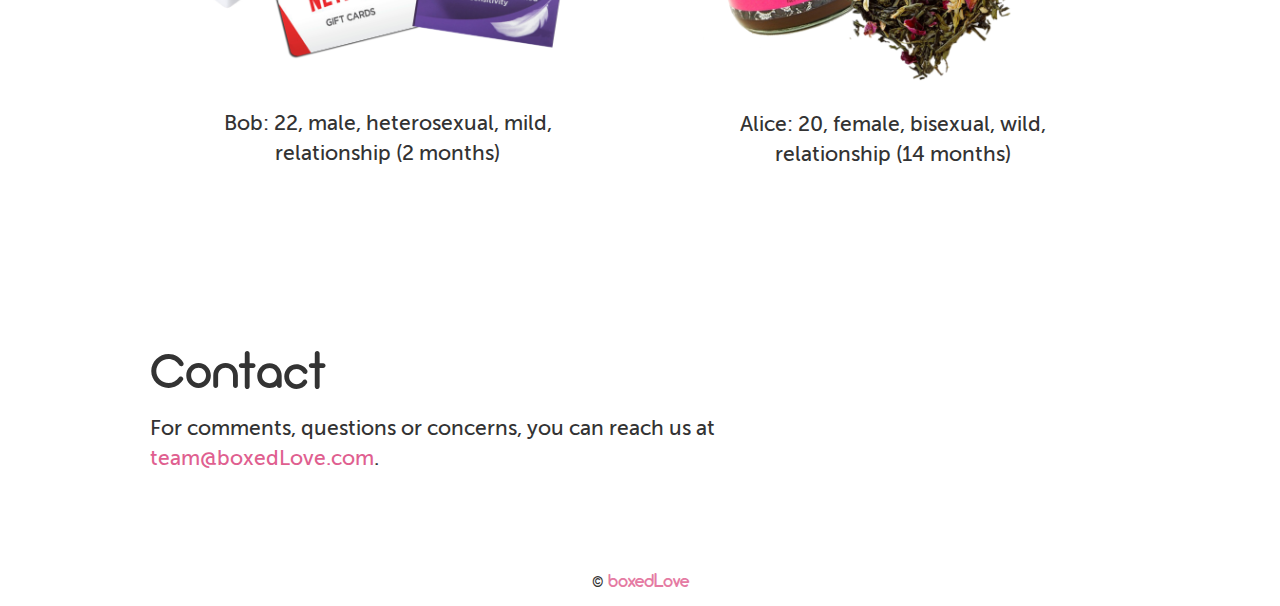
==== commit 3eb88918: "fixed navbar across pages" ====
--- a/index.html
+++ b/index.html
@@ -131,7 +131,7 @@
 
         <div class="row" style="margin-top: 20px;">
           <div class="col-lg-12 col-md-12 col-sm-12">
-            <p>Generally, we'll ask you to choose one of the following categories, based on what type of products you're comfortable with. We'll go from there to recommend products to you!</p>
+            <p>We'll ask you to choose one of the following categories, based on what type of products you're comfortable with. We'll go from there to recommend products to you!</p>
           </div>
         </div>
 
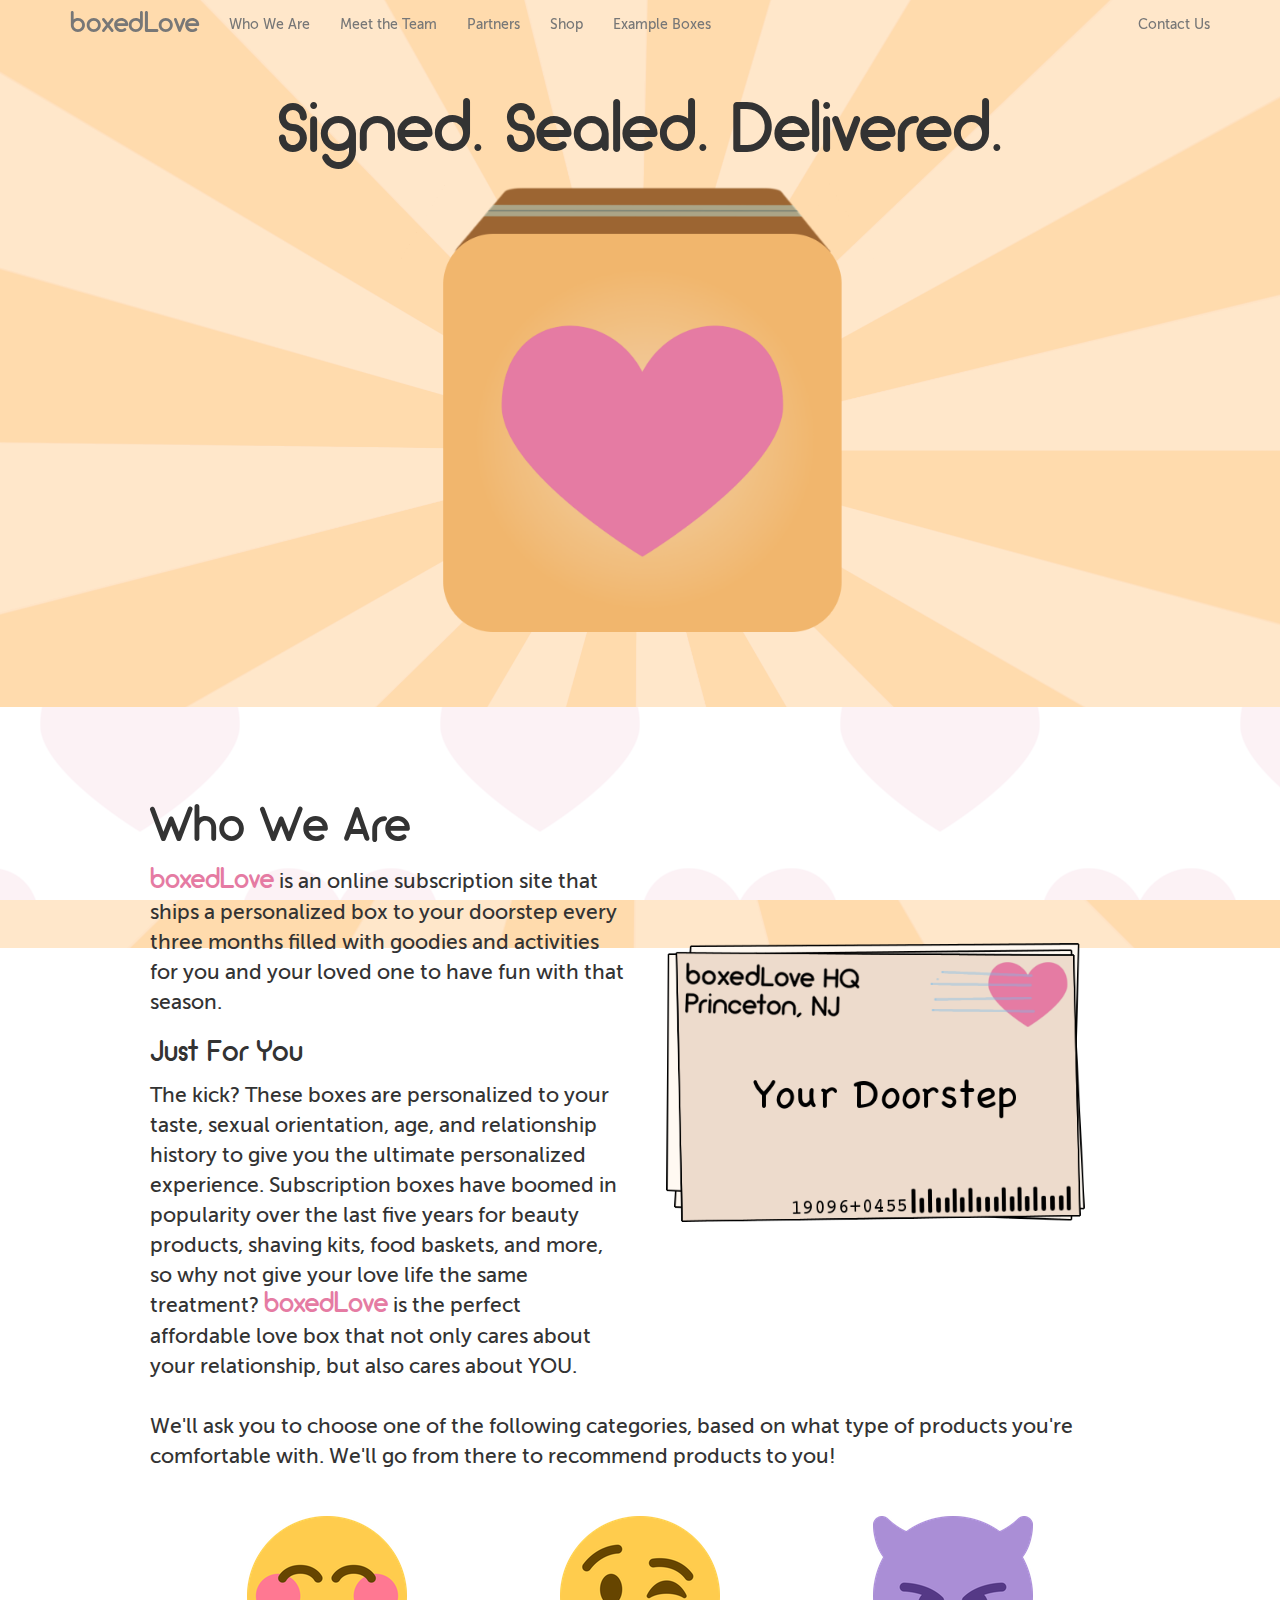
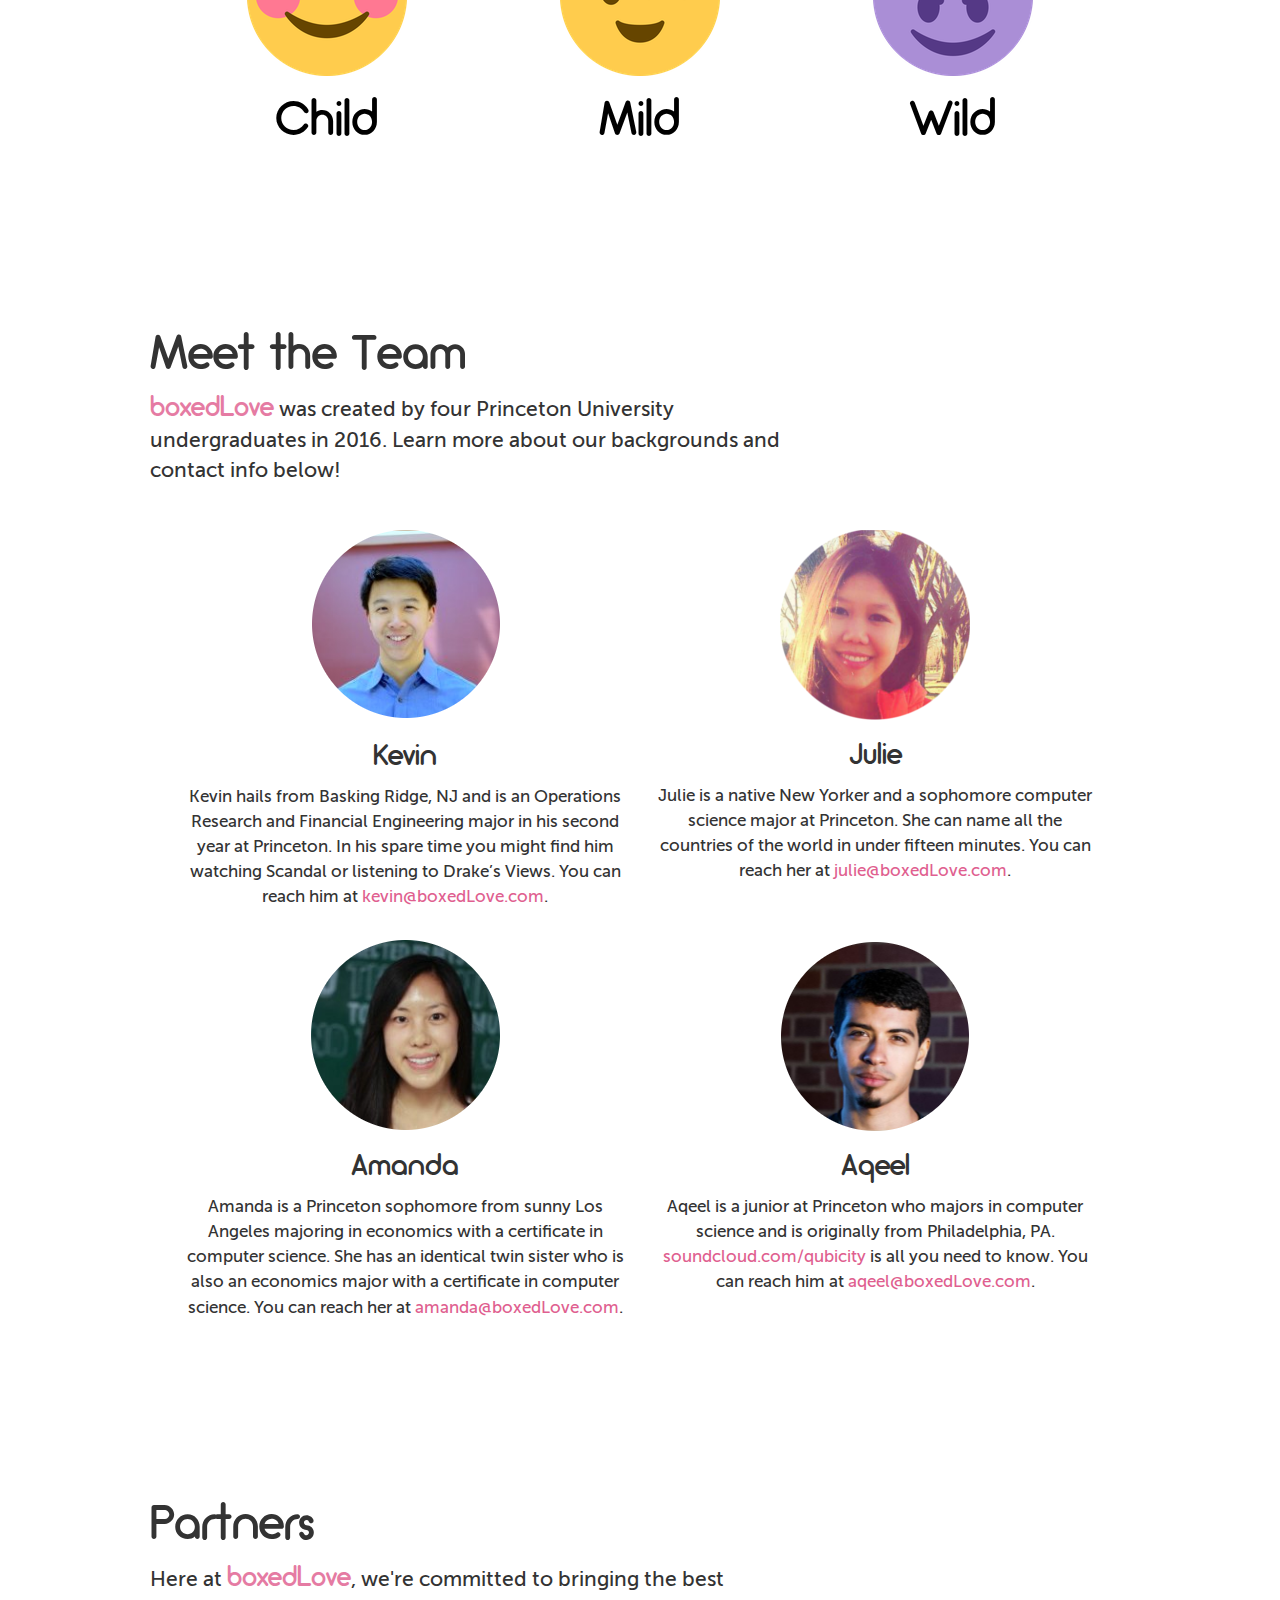
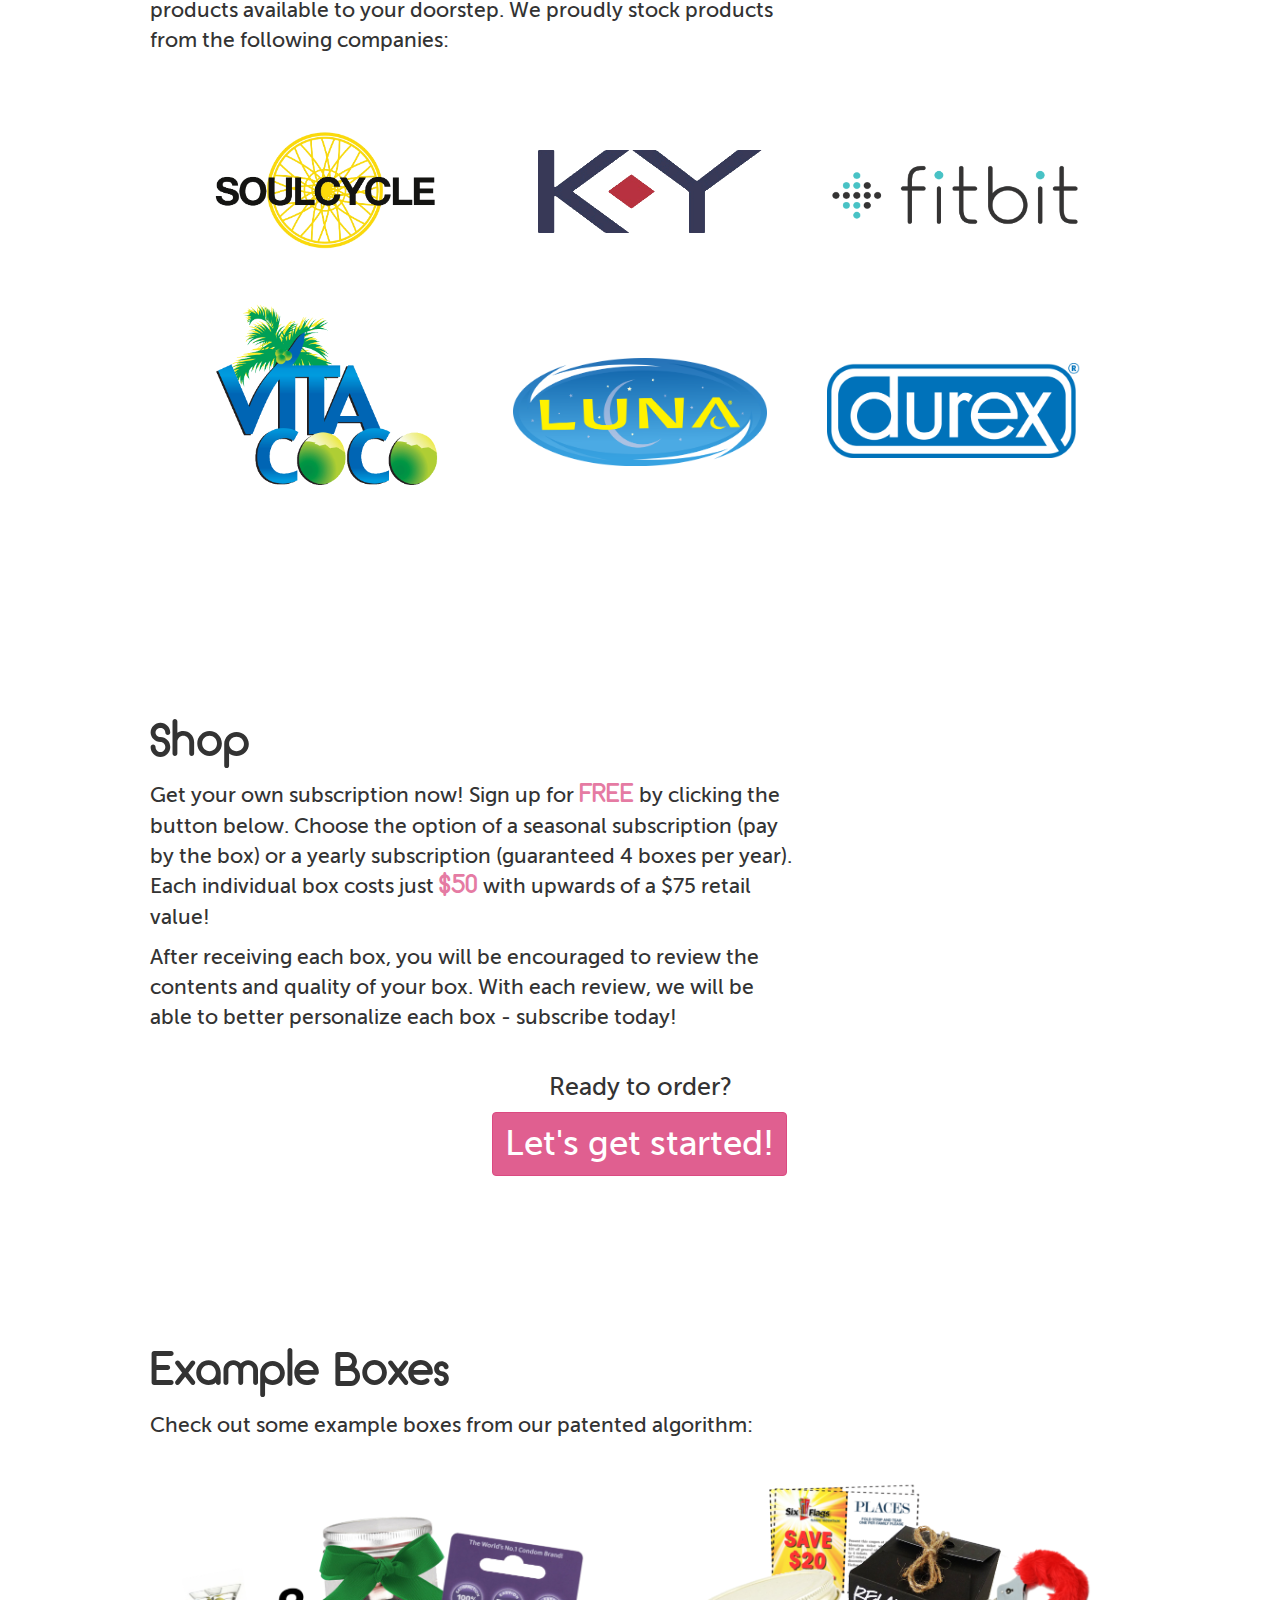
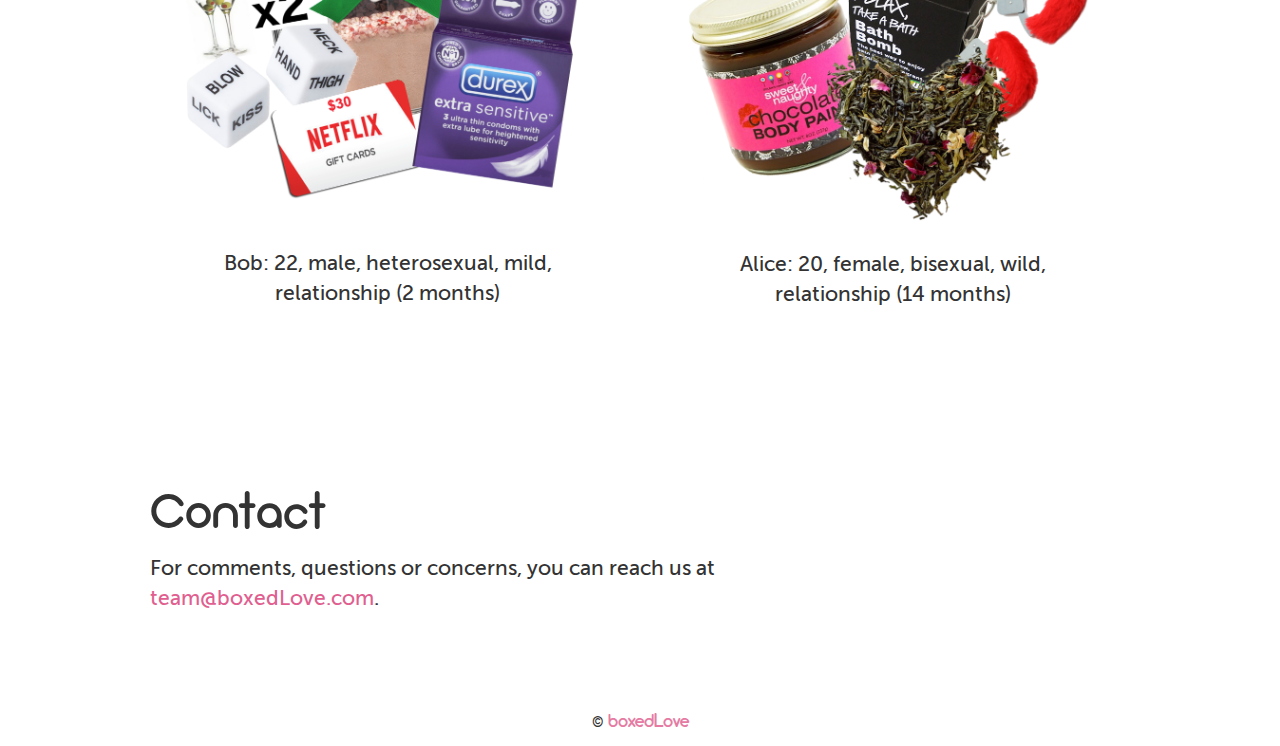
==== commit 2bec356d: "small fix in the shop section of the index page" ====
--- a/index.html
+++ b/index.html
@@ -166,7 +166,6 @@
               <p>By the books and proper. For a date night, you would prefer a dinner for two or tickets to a show over something more adventurous.</p>
             </center>
           </div>
-          <div class="col-lg-2 col-md-2 col-sm-0"></div>
         </div>
 
         <div id="mildDesc" class="row" style="display: none;">
@@ -309,13 +308,13 @@
         <div class="row">
           <div class="col-lg-8 col-md-8 col-sm-8">
             <h1>Shop</h1>
-            <p>Get your own subscription now! Sign up for <span class="name">FREE</span> by clicking the button below. Choose the option of a seasonal subscription (pay by the box) or a yearly subscription (guaranteed 4 boxes per year).</p>
-            <p>Each box costs just <span class="name">$50</span> with upwards of a $75 retail value!</p>
+            <p>Get your own subscription now! Sign up for <span class="name">FREE</span> by clicking the button below. Choose the option of a seasonal subscription (pay by the box) or a yearly subscription (guaranteed 4 boxes per year). Each individual box costs just <span class="name">$50</span> with upwards of a $75 retail value!</p>
+            <p>After receiving each box, you will be encouraged to review the contents and quality of your box. With each review, we will be able to better personalize each box - subscribe today!</p>
           </div>
         </div>
 
         <!-- Order button -->
-        <div style="margin-top: 20px;" class="row">
+        <div style="margin-top: 30px;" class="row">
           <div class="col-lg-12 col-md-12 col-sm-12">
             <center><p style="font-size: 1.8em;">Ready to order?</p></center>
           </div>
--- a/css/boxedLove-css.css
+++ b/css/boxedLove-css.css
@@ -51,7 +51,7 @@
 }
 
 .huge {
-    font-size: 2em;
+    font-size: 2.5em;
 }
 
 button.gigantic {
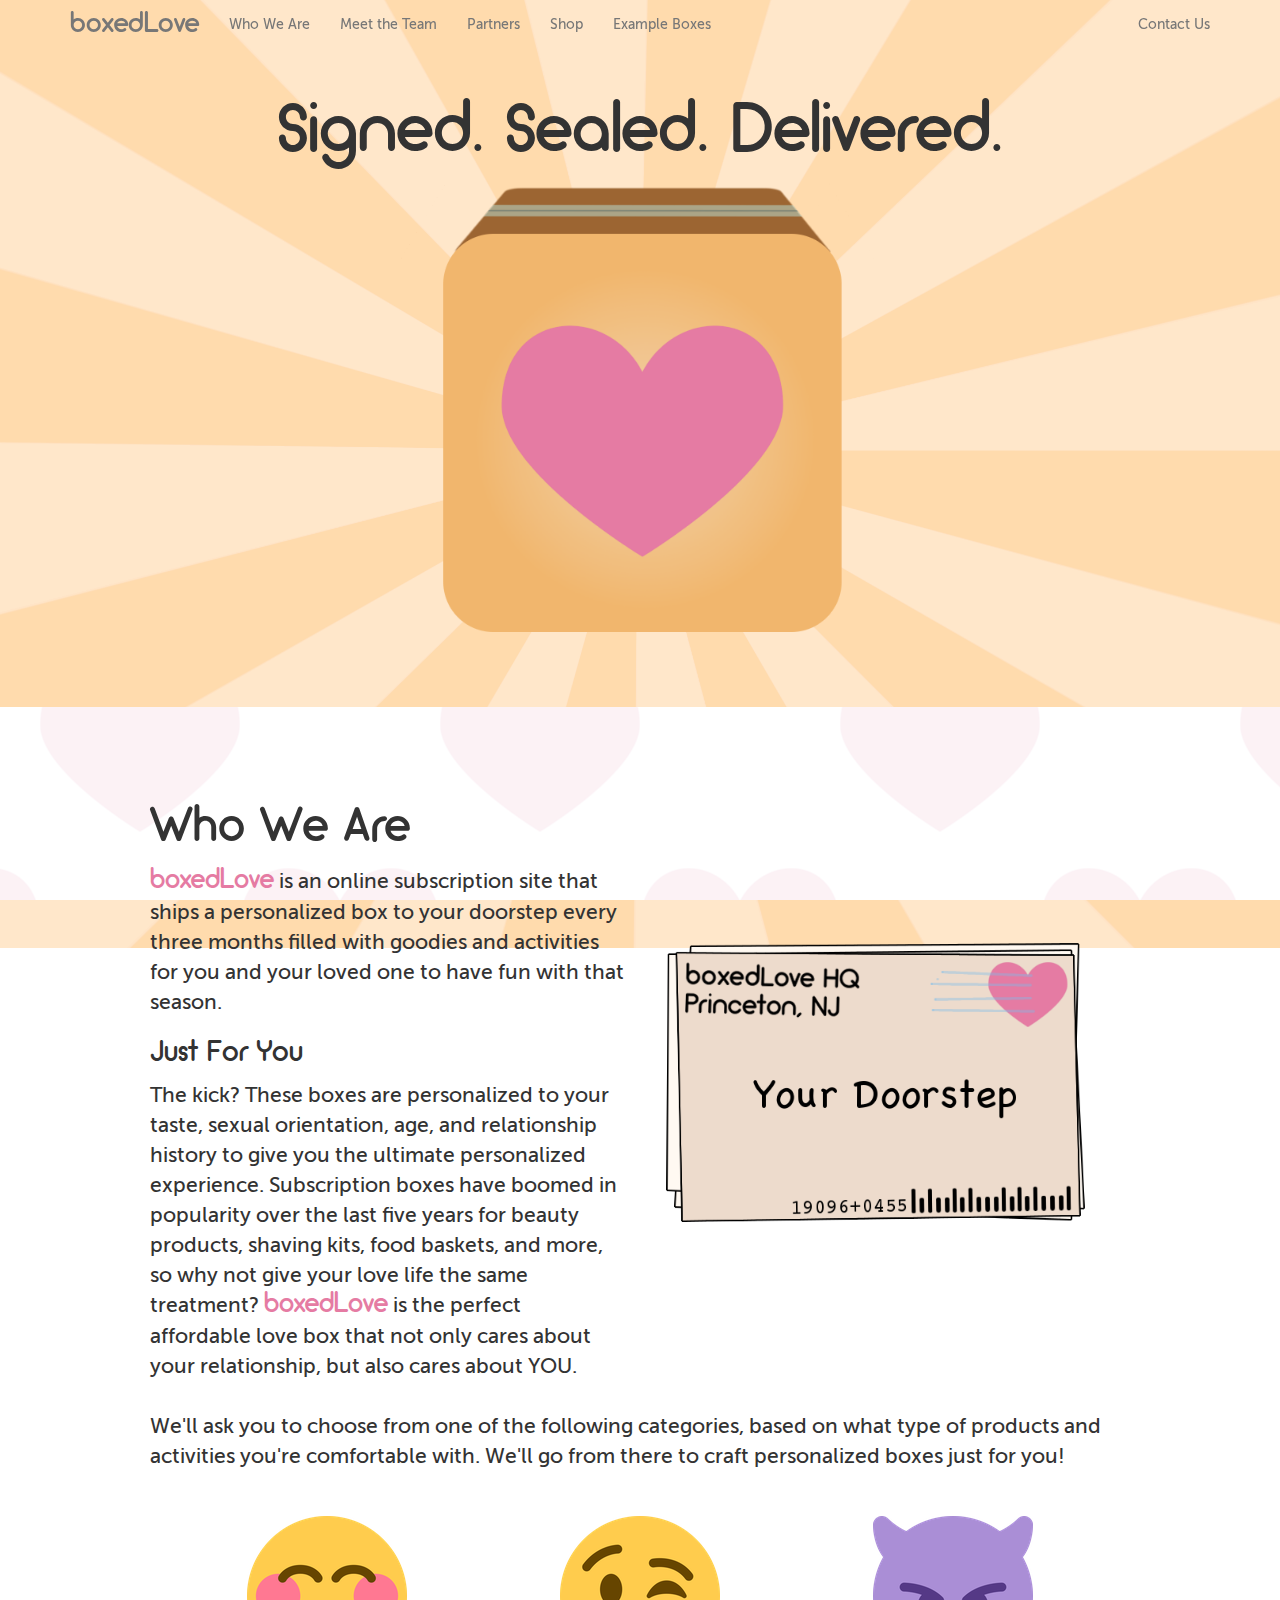
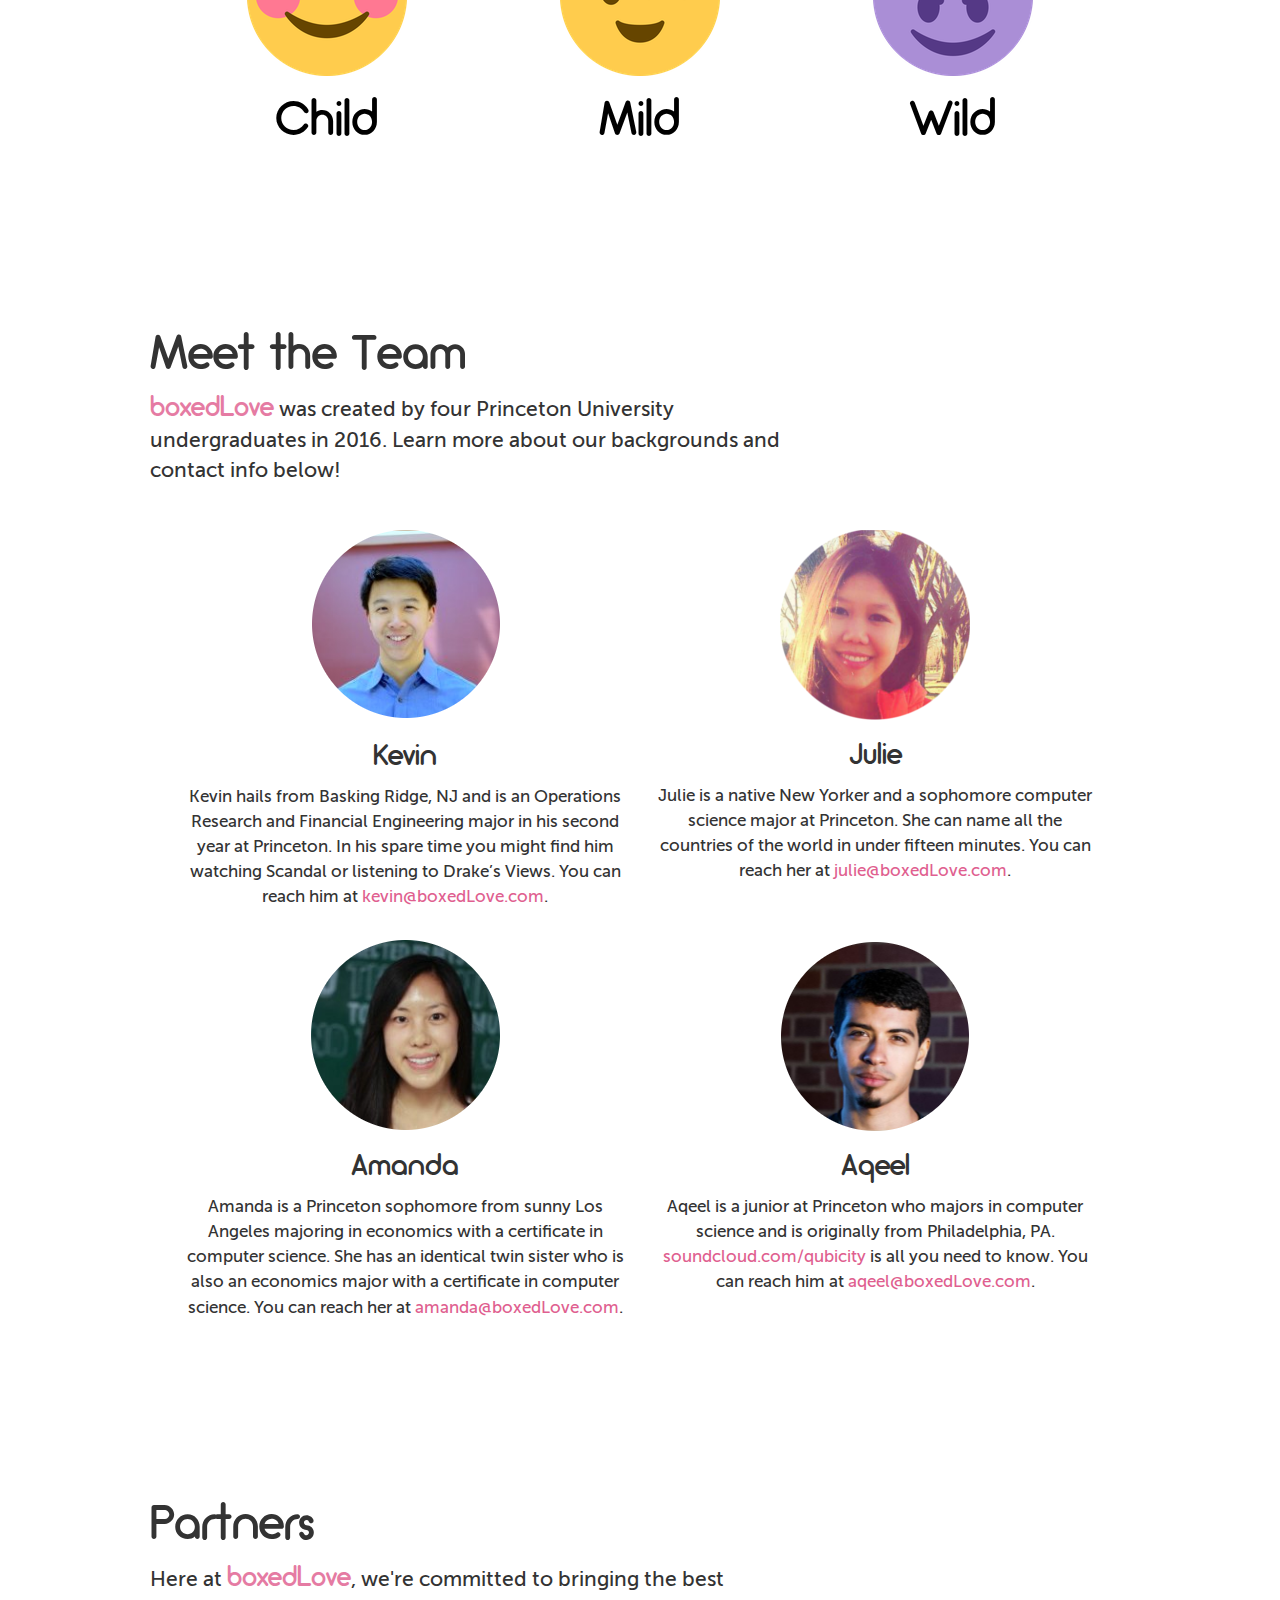
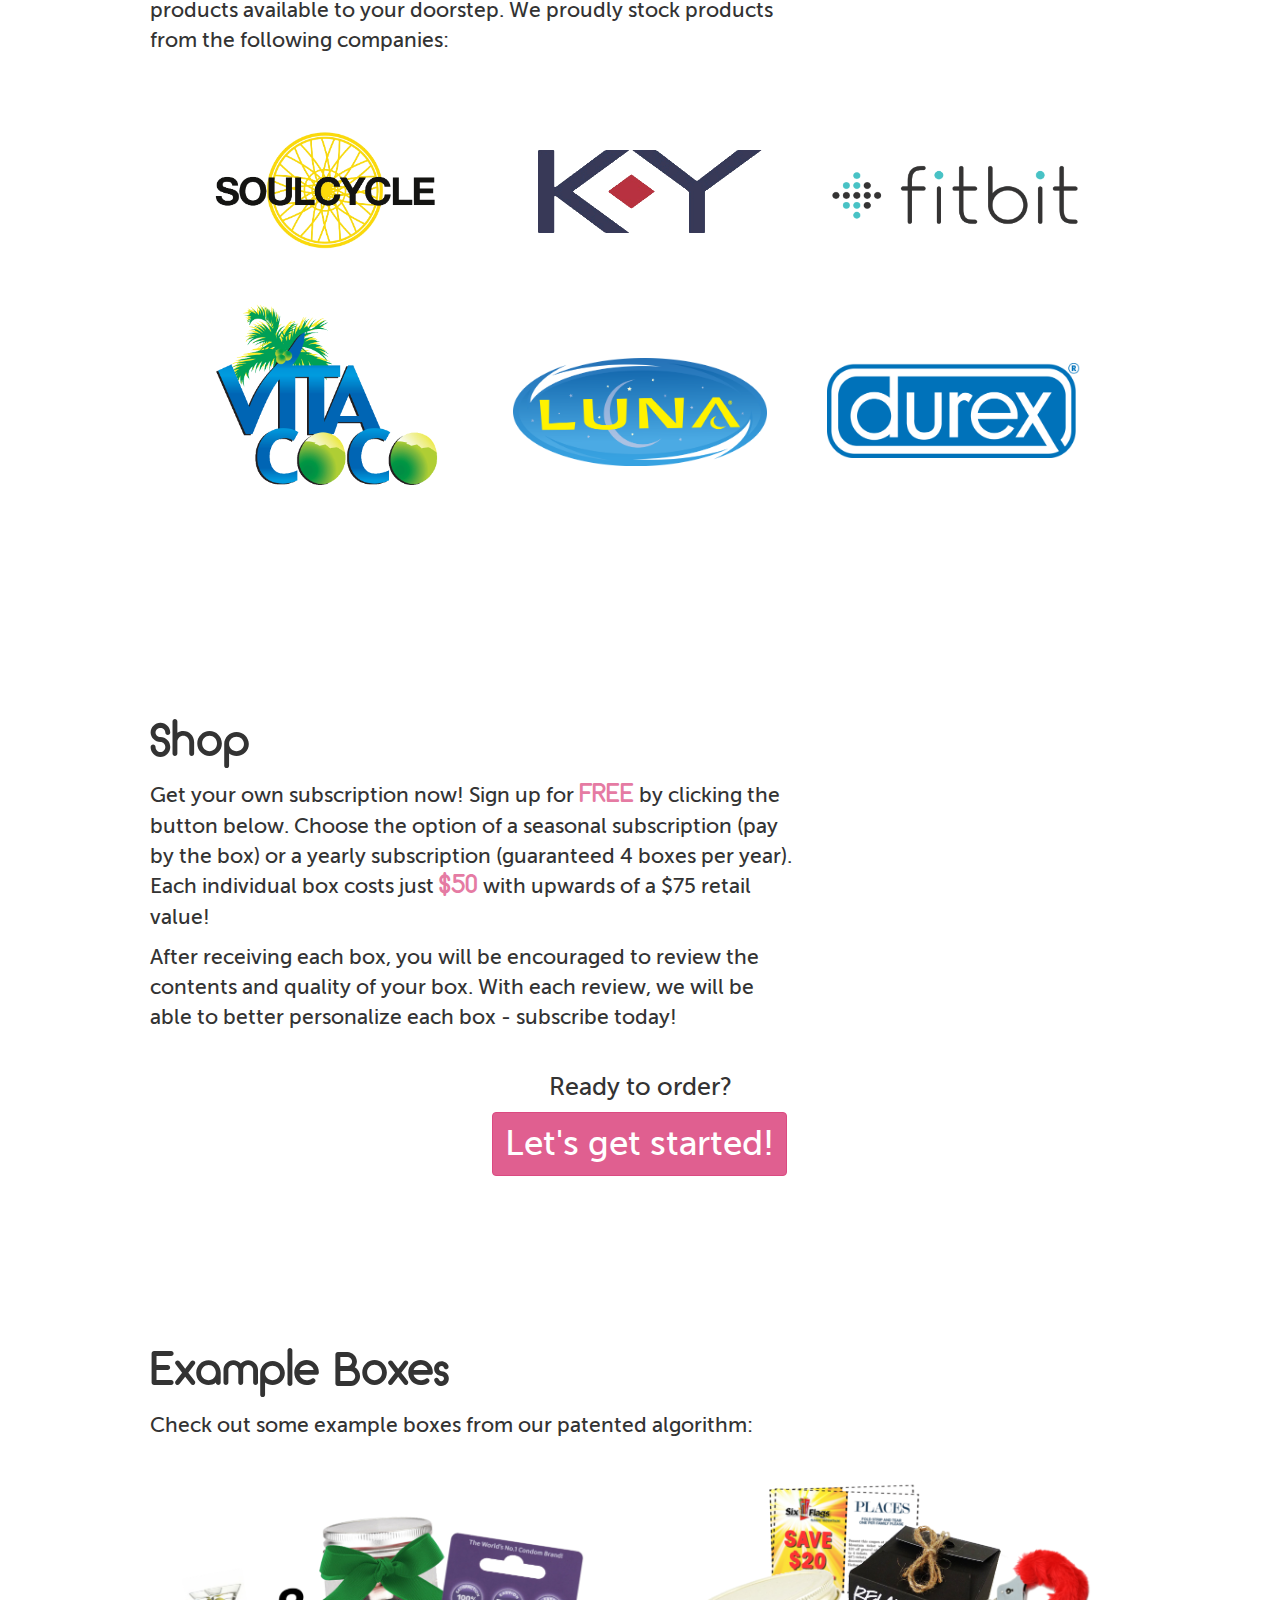
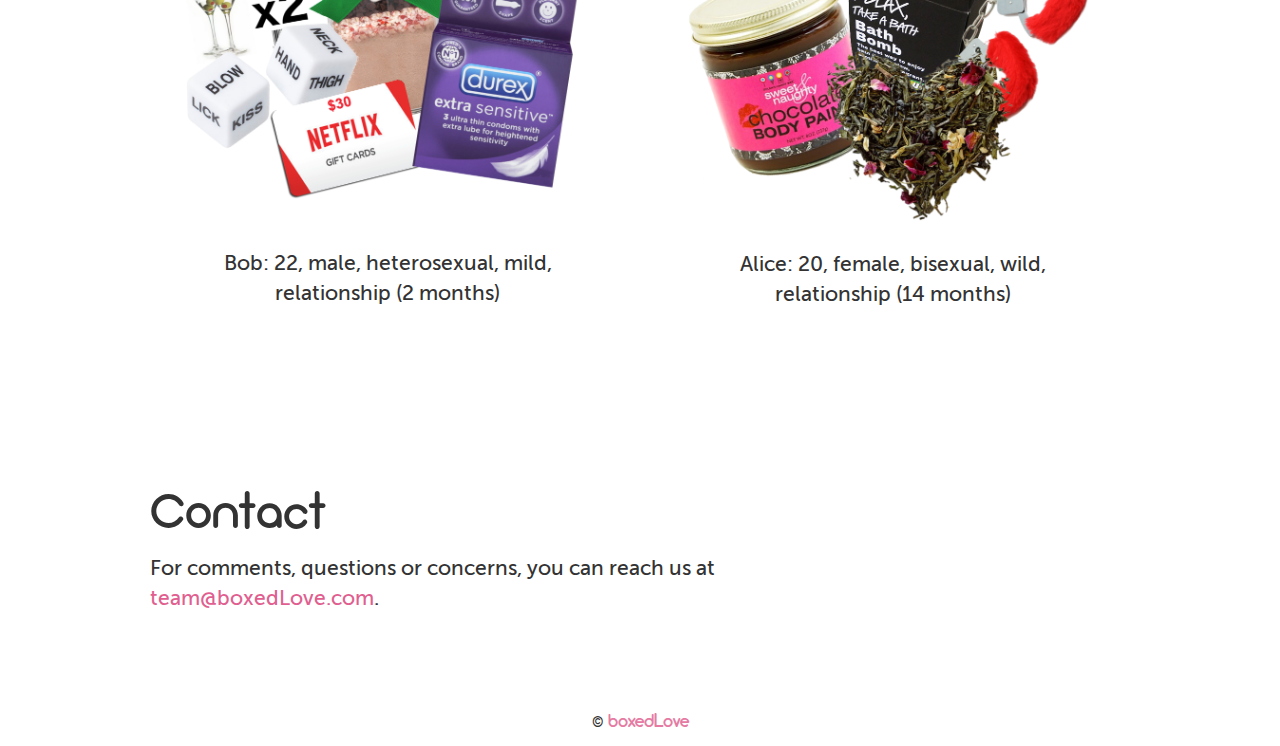
==== commit 61c5b8f2: "slight wording change" ====
--- a/index.html
+++ b/index.html
@@ -131,7 +131,7 @@
 
         <div class="row" style="margin-top: 20px;">
           <div class="col-lg-12 col-md-12 col-sm-12">
-            <p>We'll ask you to choose one of the following categories, based on what type of products you're comfortable with. We'll go from there to recommend products to you!</p>
+            <p>We'll ask you to choose from one of the following categories, based on what type of products and activities you're comfortable with. We'll go from there to craft personalized boxes just for you!</p>
           </div>
         </div>
 
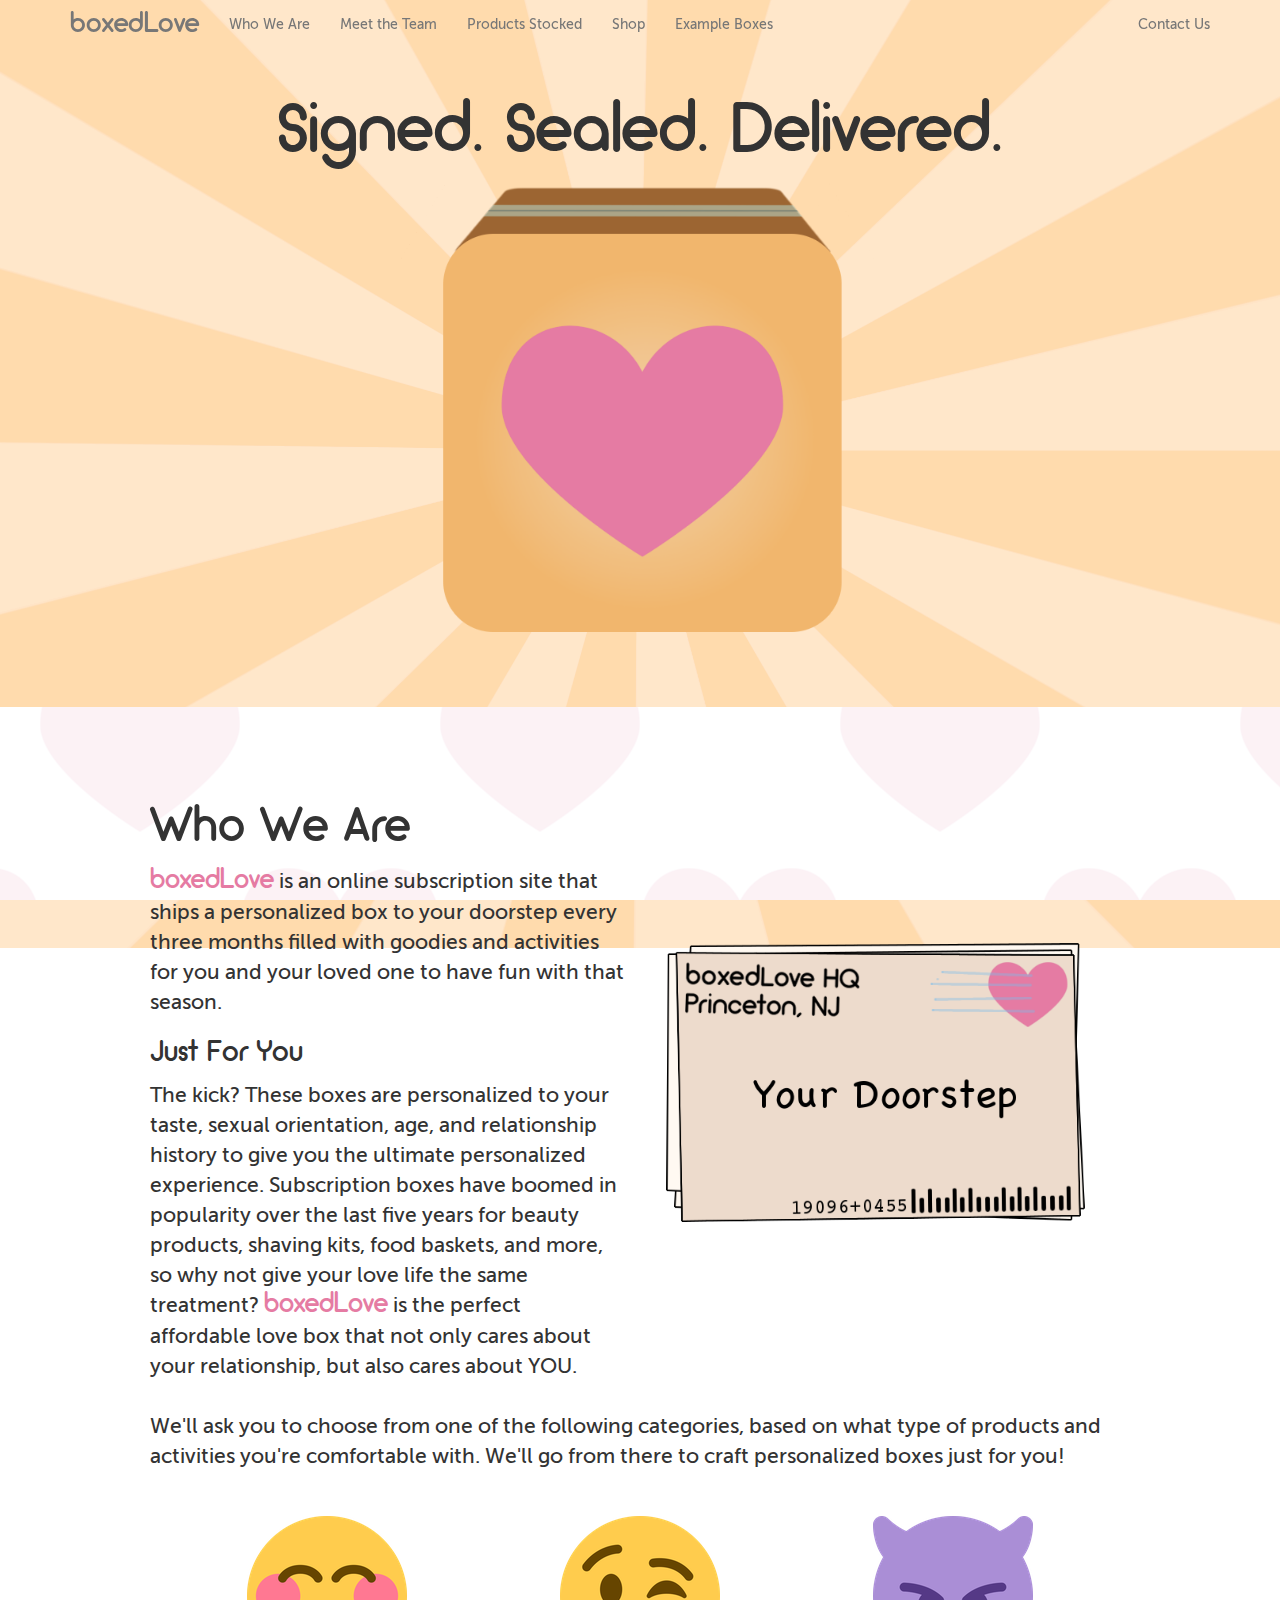
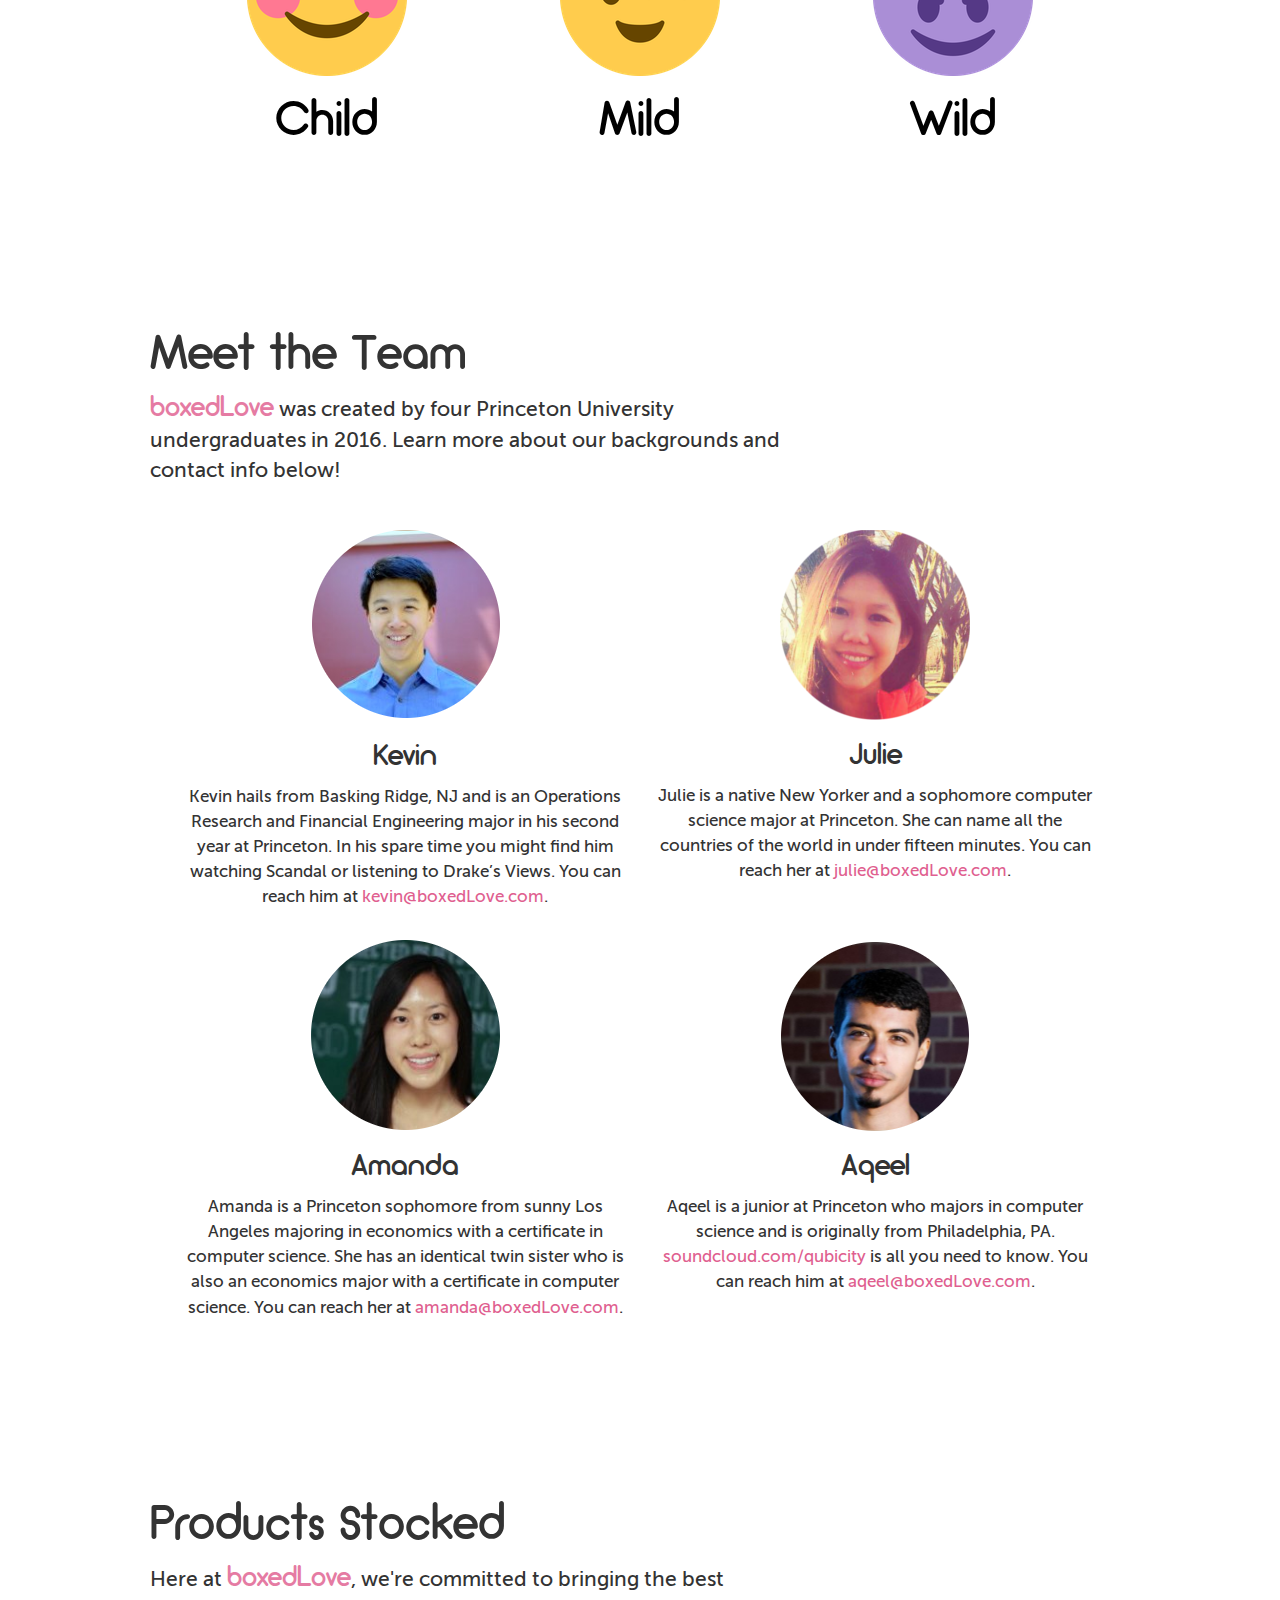
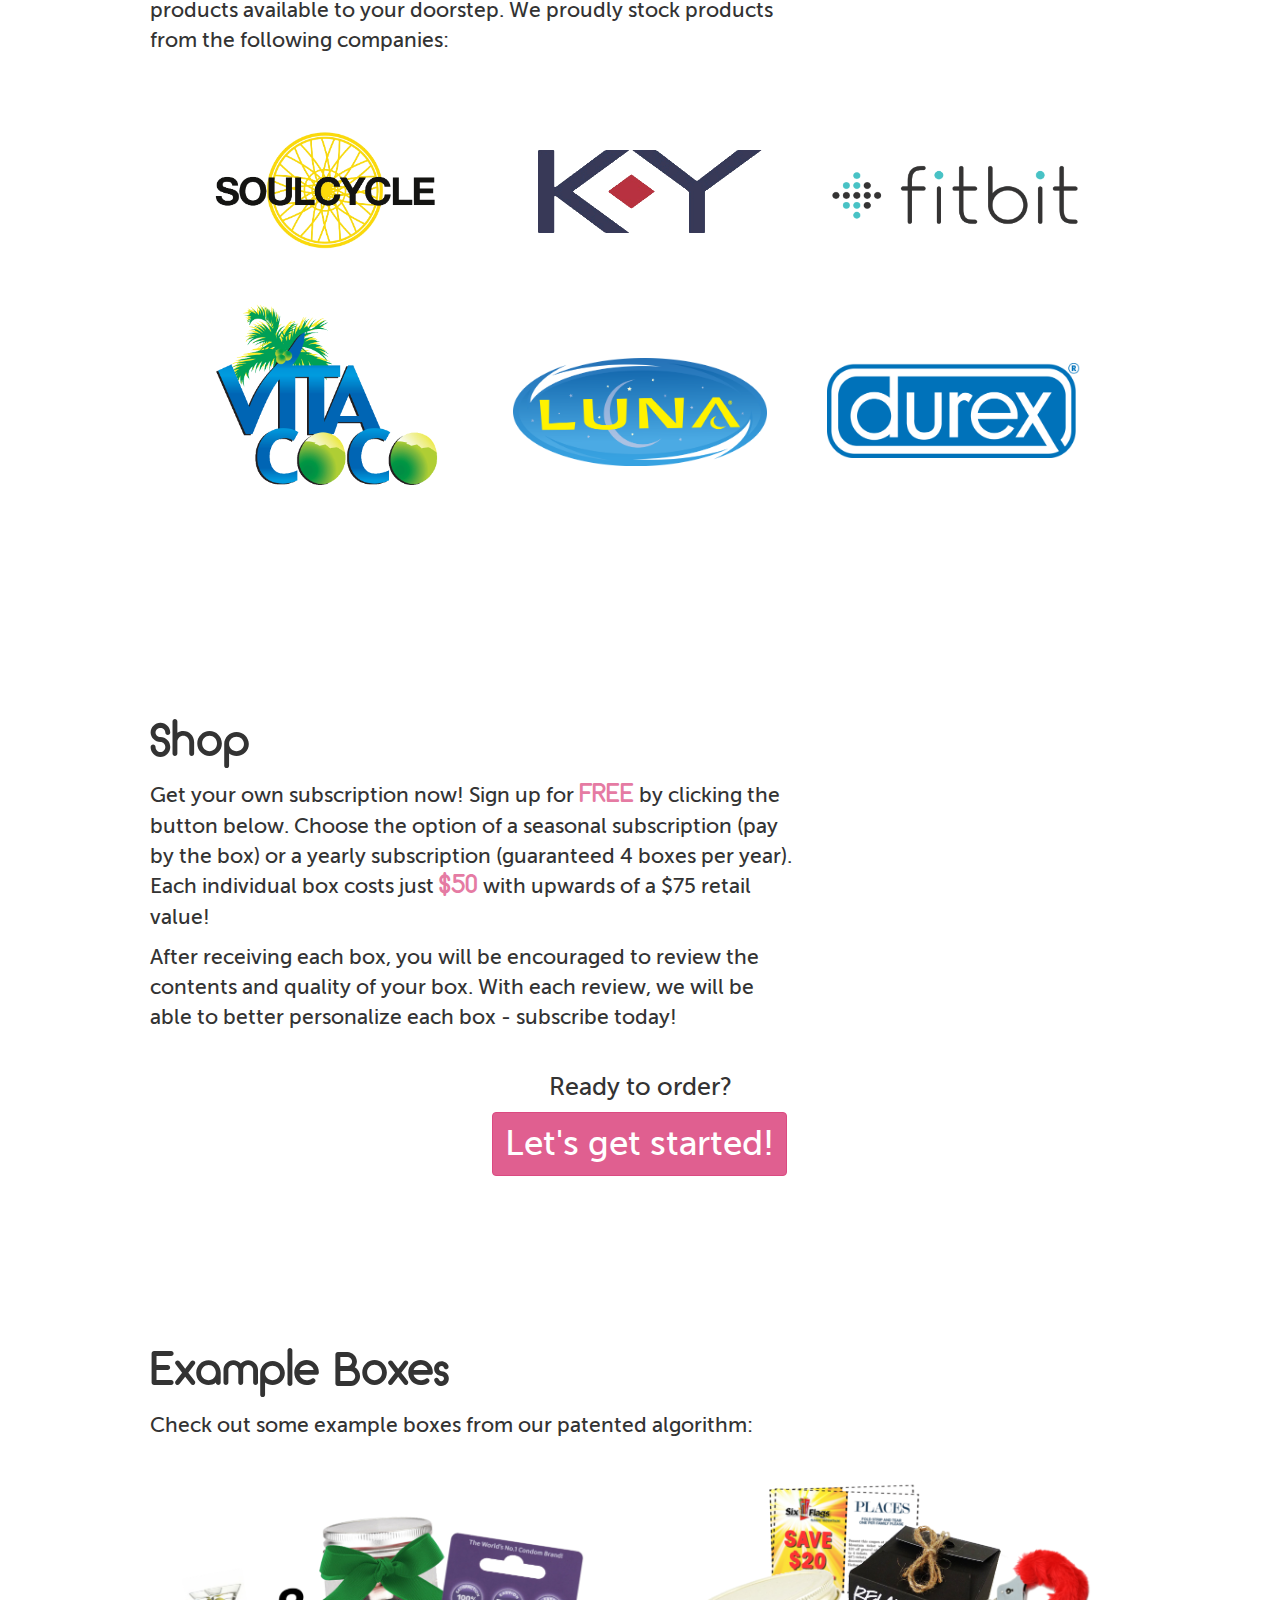
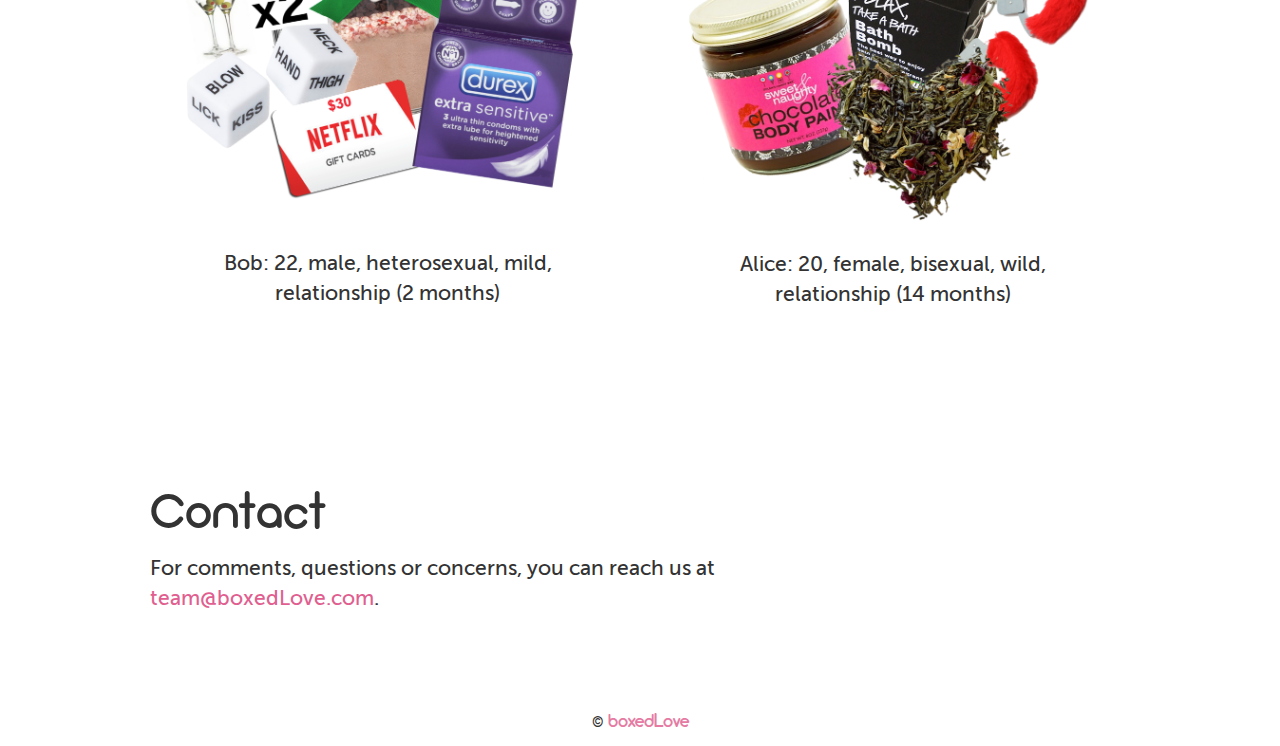
==== commit 75df01fd: "section rewording" ====
--- a/index.html
+++ b/index.html
@@ -86,7 +86,7 @@
             </li>
 
             <li>
-              <a href="#partners">Partners</a>
+              <a href="#productsstocked">Products Stocked</a>
             </li>
 
             <li>
@@ -277,12 +277,12 @@
       </div>
     </div>
 
-    <a name="partners"></a> 
+    <a name="productsstocked"></a> 
     <div class="container-fluid col-centered block whiteBG">
       <div class="container fill">
         <div class="row">
           <div class="col-lg-8 col-md-8 col-sm-8">
-            <h1>Partners</h1>
+            <h1>Products Stocked</h1>
             <p>Here at <span class="name">boxed<span style="font-size: 1.08em;">L</span>ove</span>, we're committed to bringing the best products available to your doorstep. We proudly stock products from the following companies:</p> 
           </div>
         </div>
